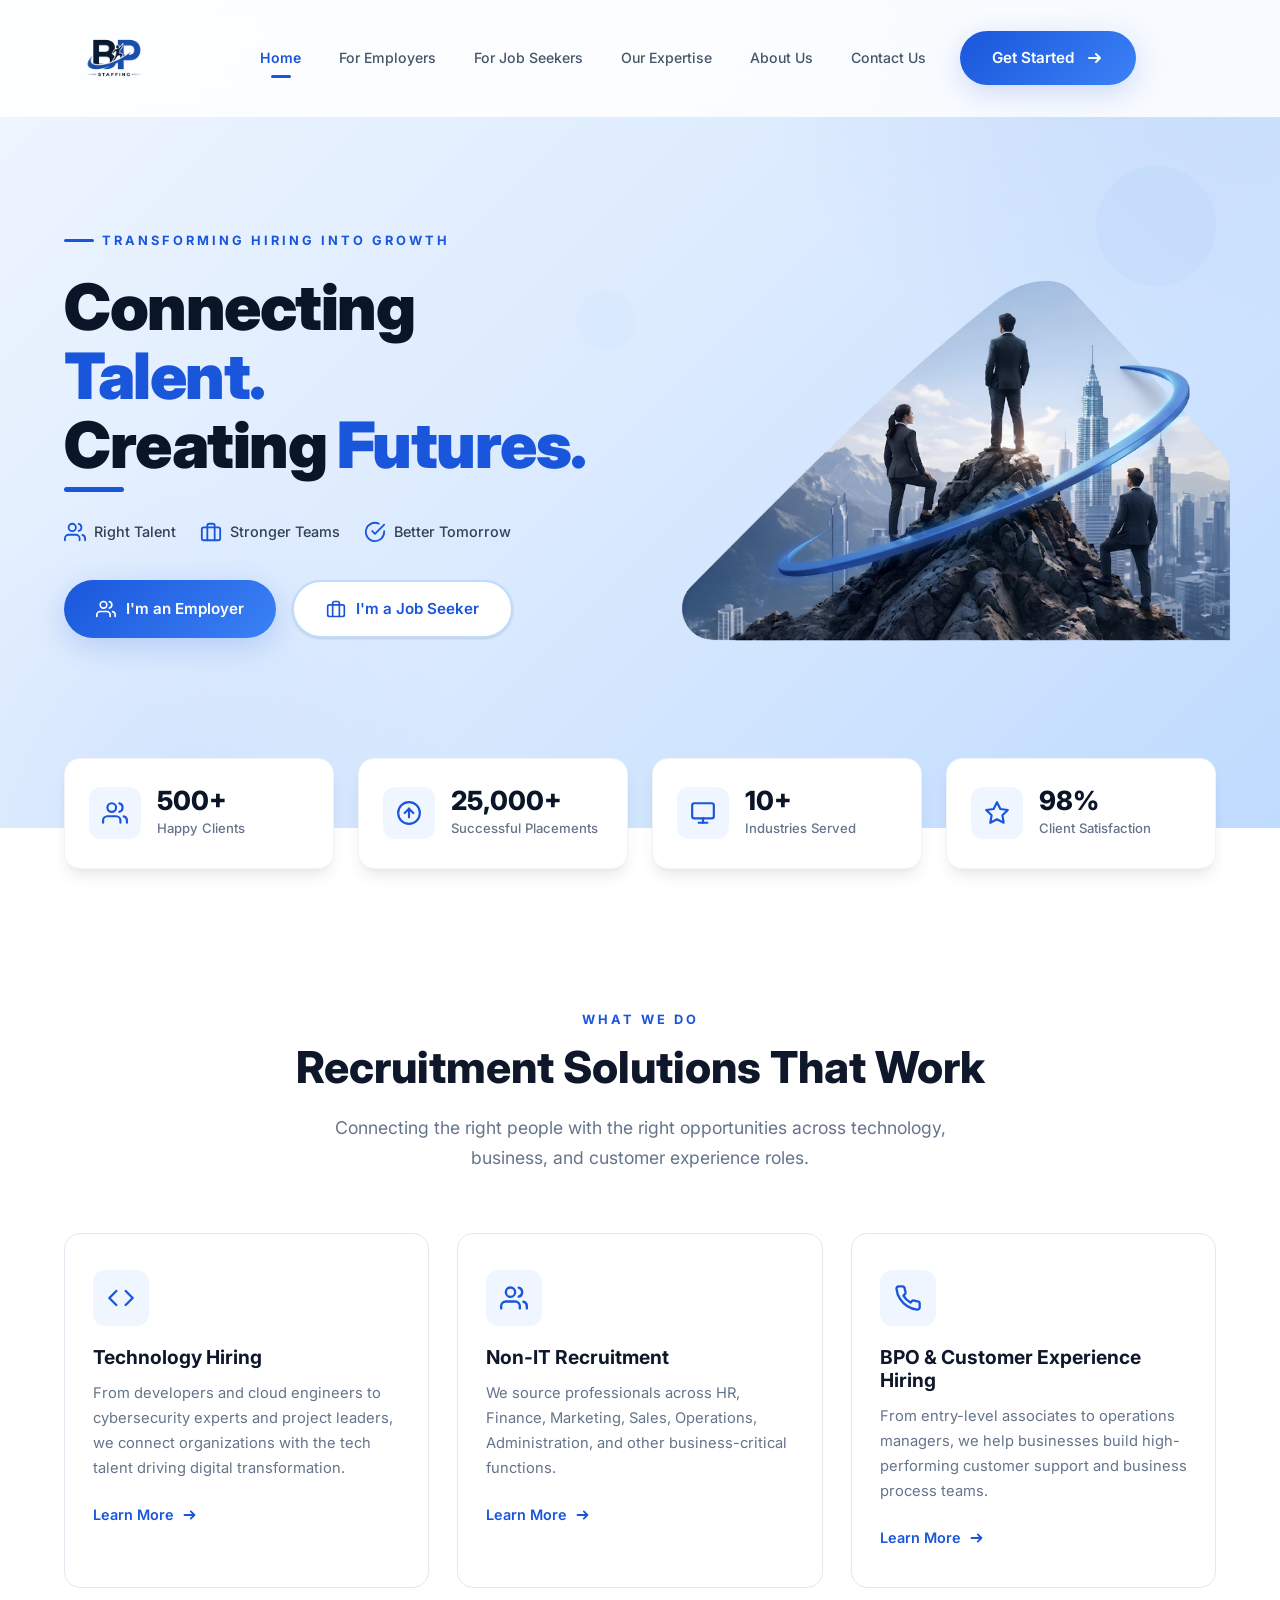
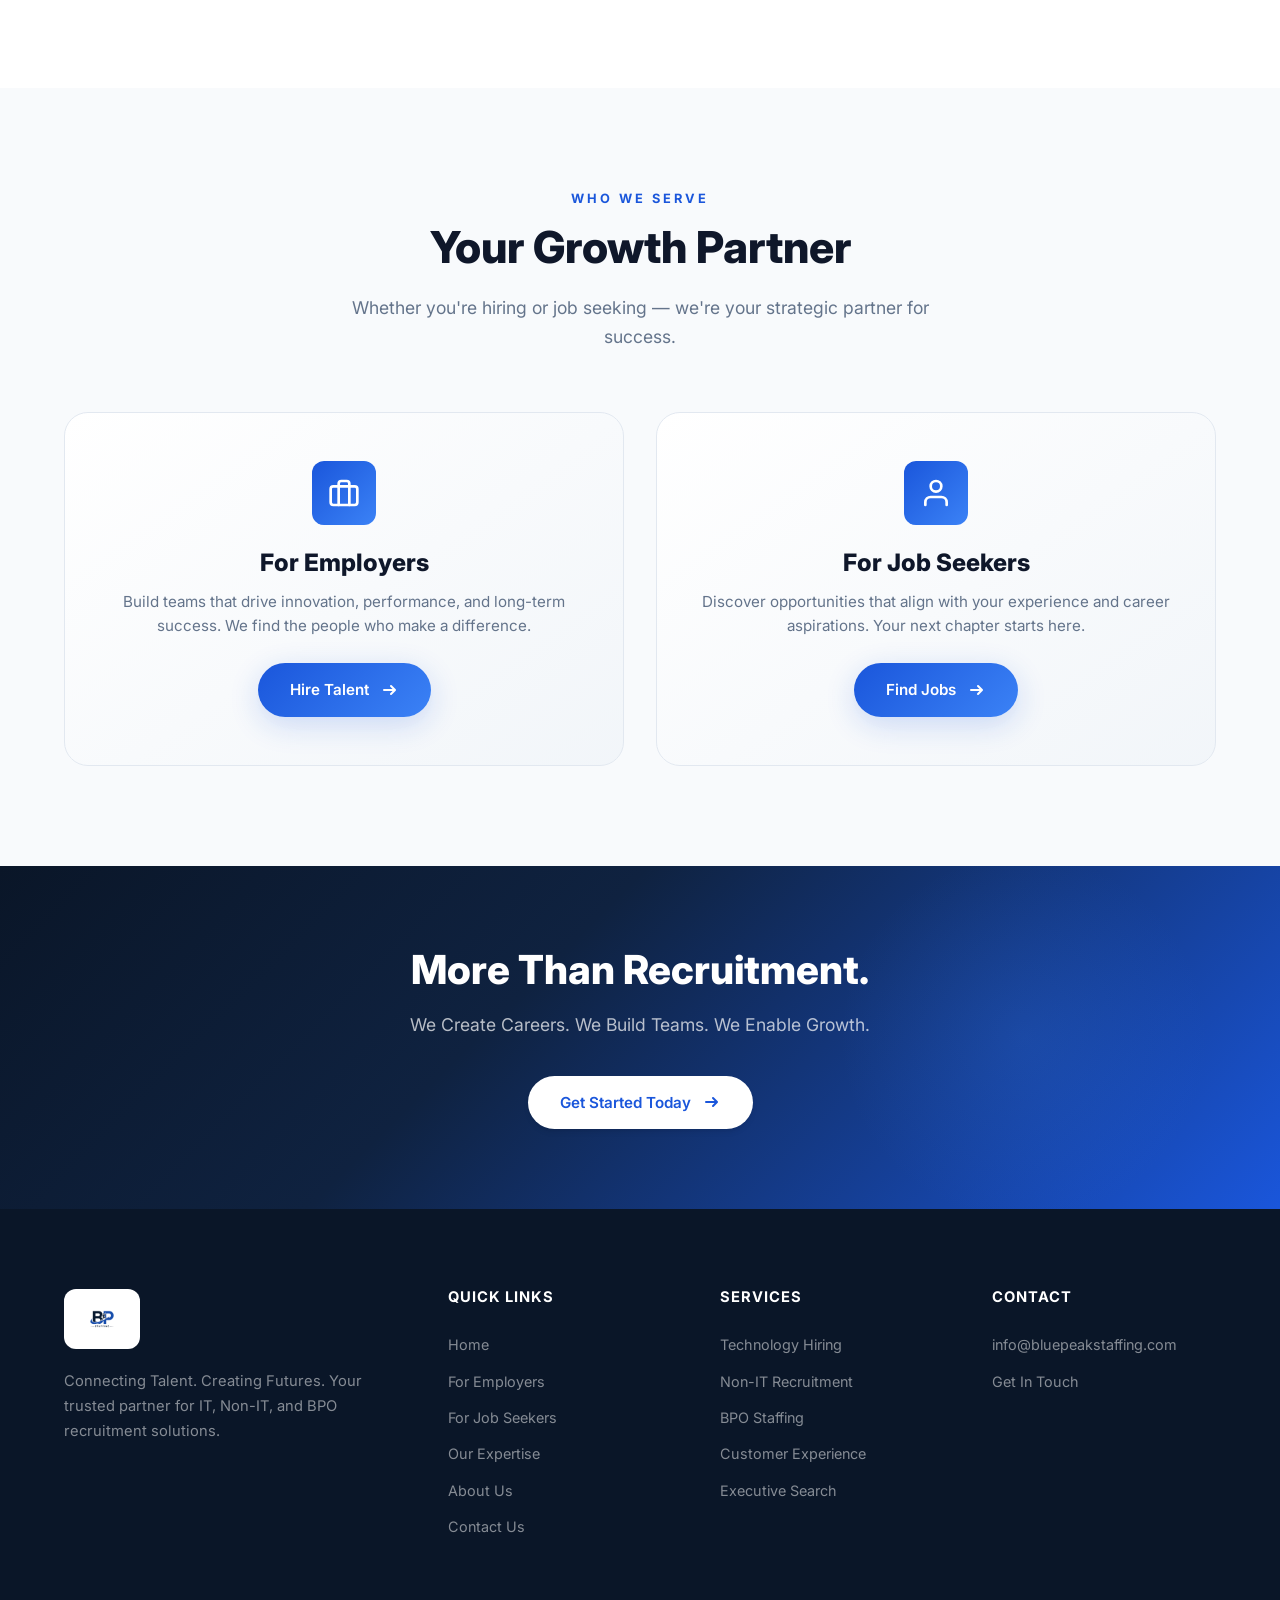
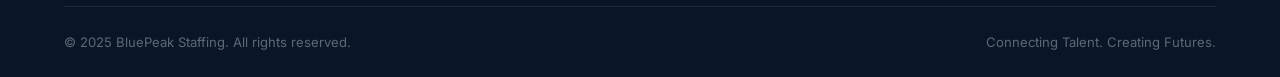
==== index.html @ a2c8d1e4 "Add all BluePeak website files - hero image alignment fix" ====
<!DOCTYPE html>
<html lang="en">

<head>
  <meta charset="UTF-8">
  <meta name="viewport" content="width=device-width, initial-scale=1.0, viewport-fit=cover">
  <meta name="description"
    content="BluePeak Staffing — Transforming Hiring Into Growth. Connecting exceptional talent with ambitious companies across IT, Non-IT, and BPO recruitment.">
  <title>BluePeak Staffing — Connecting Talent. Creating Futures.</title>
  <link rel="stylesheet" href="styles.css">
  <link rel="icon" type="image/svg+xml"
    href="data:image/svg+xml,%3Csvg xmlns='http://www.w3.org/2000/svg' viewBox='0 0 32 32'%3E%3Cpolygon points='16,2 28,28 4,28' fill='%231a56db'/%3E%3Cpolygon points='16,2 22,16 10,16' fill='%2360a5fa'/%3E%3C/svg%3E">
</head>

<body>

  <!-- Header -->
  <header class="header" id="header">
    <div class="header-inner">
      <a href="index.html" class="logo" aria-label="BluePeak Staffing Home">
        <img src="images/logo-compact.png" alt="BluePeak Staffing" class="logo-img">
      </a>

      <nav class="nav" id="nav">
        <a href="index.html" class="nav-link active">Home</a>
        <a href="employers.html" class="nav-link">For Employers</a>
        <a href="jobseekers.html" class="nav-link">For Job Seekers</a>
        <a href="expertise.html" class="nav-link">Our Expertise</a>
        <a href="about.html" class="nav-link">About Us</a>
        <a href="contact.html" class="nav-link">Contact Us</a>
        <div class="nav-cta">
          <a href="contact.html" class="btn btn-primary">
            Get Started
            <svg class="btn-icon" viewBox="0 0 20 20" fill="none" stroke="currentColor" stroke-width="2"
              stroke-linecap="round" stroke-linejoin="round">
              <path d="M5 10h10M12 6l4 4-4 4" />
            </svg>
          </a>
        </div>
      </nav>
      <div class="nav-overlay" id="navOverlay"></div>

      <button class="hamburger" id="hamburger" aria-label="Toggle navigation">
        <span></span>
        <span></span>
        <span></span>
      </button>
    </div>
  </header>


  <!-- Hero Section -->
  <section class="hero" id="hero">
    <div class="hero-float hero-float-1"></div>
    <div class="hero-float hero-float-2"></div>
    <div class="hero-float hero-float-3"></div>

    <div class="container">
      <div class="hero-inner">
        <div class="hero-content">
          <span class="hero-label">Transforming Hiring Into Growth</span>
          <h1 class="hero-title">
            Connecting <span class="highlight">Talent.</span><br>
            Creating <span class="highlight">Futures.</span>
            <span class="underline-accent"></span>
          </h1>

          <div class="hero-badges">
            <div class="hero-badge">
              <svg viewBox="0 0 24 24" fill="none" stroke="currentColor" stroke-width="2" stroke-linecap="round"
                stroke-linejoin="round">
                <path d="M17 21v-2a4 4 0 0 0-4-4H5a4 4 0 0 0-4 4v2" />
                <circle cx="9" cy="7" r="4" />
                <path d="M23 21v-2a4 4 0 0 0-3-3.87" />
                <path d="M16 3.13a4 4 0 0 1 0 7.75" />
              </svg>
              Right Talent
            </div>
            <div class="hero-badge">
              <svg viewBox="0 0 24 24" fill="none" stroke="currentColor" stroke-width="2" stroke-linecap="round"
                stroke-linejoin="round">
                <rect x="2" y="7" width="20" height="14" rx="2" ry="2" />
                <path d="M16 21V5a2 2 0 0 0-2-2h-4a2 2 0 0 0-2 2v16" />
              </svg>
              Stronger Teams
            </div>
            <div class="hero-badge">
              <svg viewBox="0 0 24 24" fill="none" stroke="currentColor" stroke-width="2" stroke-linecap="round"
                stroke-linejoin="round">
                <path d="M22 11.08V12a10 10 0 1 1-5.93-9.14" />
                <polyline points="22 4 12 14.01 9 11.01" />
              </svg>
              Better Tomorrow
            </div>
          </div>

          <div class="btn-group">
            <a href="employers.html" class="btn btn-primary">
              <svg width="20" height="20" viewBox="0 0 24 24" fill="none" stroke="currentColor" stroke-width="2"
                stroke-linecap="round" stroke-linejoin="round">
                <path d="M17 21v-2a4 4 0 0 0-4-4H5a4 4 0 0 0-4 4v2" />
                <circle cx="9" cy="7" r="4" />
                <path d="M23 21v-2a4 4 0 0 0-3-3.87" />
                <path d="M16 3.13a4 4 0 0 1 0 7.75" />
              </svg>
              I'm an Employer
            </a>
            <a href="jobseekers.html" class="btn btn-outline">
              <svg width="20" height="20" viewBox="0 0 24 24" fill="none" stroke="currentColor" stroke-width="2"
                stroke-linecap="round" stroke-linejoin="round">
                <rect x="2" y="7" width="20" height="14" rx="2" ry="2" />
                <path d="M16 21V5a2 2 0 0 0-2-2h-4a2 2 0 0 0-2 2v16" />
              </svg>
              I'm a Job Seeker
            </a>
          </div>
        </div>

        <div class="hero-image animate-scale">
          <div class="hero-image-glow"></div>
          <img src="images/hero-main.png" alt="BluePeak Staffing — Professionals climbing towards success" width="600"
            height="450">
        </div>
      </div>
    </div>
  </section>


  <!-- Stats Bar -->
  <section class="stats-bar">
    <div class="container">
      <div class="stats-grid">
        <div class="stat-card animate-on-scroll">
          <div class="stat-icon">
            <svg viewBox="0 0 24 24" fill="none" stroke="currentColor" stroke-width="2" stroke-linecap="round"
              stroke-linejoin="round">
              <path d="M17 21v-2a4 4 0 0 0-4-4H5a4 4 0 0 0-4 4v2" />
              <circle cx="9" cy="7" r="4" />
              <path d="M23 21v-2a4 4 0 0 0-3-3.87" />
              <path d="M16 3.13a4 4 0 0 1 0 7.75" />
            </svg>
          </div>
          <div>
            <div class="stat-number" data-counter="500" data-suffix="+">0</div>
            <div class="stat-label">Happy Clients</div>
          </div>
        </div>
        <div class="stat-card animate-on-scroll delay-1">
          <div class="stat-icon">
            <svg viewBox="0 0 24 24" fill="none" stroke="currentColor" stroke-width="2" stroke-linecap="round"
              stroke-linejoin="round">
              <circle cx="12" cy="12" r="10" />
              <path d="M16 12l-4-4-4 4" />
              <path d="M12 16V8" />
            </svg>
          </div>
          <div>
            <div class="stat-number" data-counter="25000" data-suffix="+">0</div>
            <div class="stat-label">Successful Placements</div>
          </div>
        </div>
        <div class="stat-card animate-on-scroll delay-2">
          <div class="stat-icon">
            <svg viewBox="0 0 24 24" fill="none" stroke="currentColor" stroke-width="2" stroke-linecap="round"
              stroke-linejoin="round">
              <rect x="2" y="3" width="20" height="14" rx="2" ry="2" />
              <line x1="8" y1="21" x2="16" y2="21" />
              <line x1="12" y1="17" x2="12" y2="21" />
            </svg>
          </div>
          <div>
            <div class="stat-number" data-counter="10" data-suffix="+">0</div>
            <div class="stat-label">Industries Served</div>
          </div>
        </div>
        <div class="stat-card animate-on-scroll delay-3">
          <div class="stat-icon">
            <svg viewBox="0 0 24 24" fill="none" stroke="currentColor" stroke-width="2" stroke-linecap="round"
              stroke-linejoin="round">
              <polygon
                points="12 2 15.09 8.26 22 9.27 17 14.14 18.18 21.02 12 17.77 5.82 21.02 7 14.14 2 9.27 8.91 8.26 12 2" />
            </svg>
          </div>
          <div>
            <div class="stat-number" data-counter="98" data-suffix="%">0</div>
            <div class="stat-label">Client Satisfaction</div>
          </div>
        </div>
      </div>
    </div>
  </section>


  <!-- Services Section -->
  <section class="section" id="services">
    <div class="container">
      <div class="section-header animate-on-scroll">
        <span class="section-label">What We Do</span>
        <h2 class="section-title">Recruitment Solutions That Work</h2>
        <p class="section-subtitle">Connecting the right people with the right opportunities across technology,
          business, and customer experience roles.</p>
      </div>

      <div class="services-grid">
        <div class="service-card animate-on-scroll">
          <div class="service-icon">
            <svg viewBox="0 0 24 24" fill="none" stroke="currentColor" stroke-width="2" stroke-linecap="round"
              stroke-linejoin="round">
              <polyline points="16 18 22 12 16 6" />
              <polyline points="8 6 2 12 8 18" />
            </svg>
          </div>
          <h3>Technology Hiring</h3>
          <p>From developers and cloud engineers to cybersecurity experts and project leaders, we connect organizations
            with the tech talent driving digital transformation.</p>
          <a href="expertise.html" class="service-link">
            Learn More
            <svg viewBox="0 0 20 20" fill="none" stroke="currentColor" stroke-width="2" stroke-linecap="round"
              stroke-linejoin="round">
              <path d="M5 10h10M12 6l4 4-4 4" />
            </svg>
          </a>
        </div>

        <div class="service-card animate-on-scroll delay-1">
          <div class="service-icon">
            <svg viewBox="0 0 24 24" fill="none" stroke="currentColor" stroke-width="2" stroke-linecap="round"
              stroke-linejoin="round">
              <path d="M17 21v-2a4 4 0 0 0-4-4H5a4 4 0 0 0-4 4v2" />
              <circle cx="9" cy="7" r="4" />
              <path d="M23 21v-2a4 4 0 0 0-3-3.87" />
              <path d="M16 3.13a4 4 0 0 1 0 7.75" />
            </svg>
          </div>
          <h3>Non-IT Recruitment</h3>
          <p>We source professionals across HR, Finance, Marketing, Sales, Operations, Administration, and other
            business-critical functions.</p>
          <a href="expertise.html" class="service-link">
            Learn More
            <svg viewBox="0 0 20 20" fill="none" stroke="currentColor" stroke-width="2" stroke-linecap="round"
              stroke-linejoin="round">
              <path d="M5 10h10M12 6l4 4-4 4" />
            </svg>
          </a>
        </div>

        <div class="service-card animate-on-scroll delay-2">
          <div class="service-icon">
            <svg viewBox="0 0 24 24" fill="none" stroke="currentColor" stroke-width="2" stroke-linecap="round"
              stroke-linejoin="round">
              <path
                d="M22 16.92v3a2 2 0 0 1-2.18 2 19.79 19.79 0 0 1-8.63-3.07 19.5 19.5 0 0 1-6-6 19.79 19.79 0 0 1-3.07-8.67A2 2 0 0 1 4.11 2h3a2 2 0 0 1 2 1.72 12.84 12.84 0 0 0 .7 2.81 2 2 0 0 1-.45 2.11L8.09 9.91a16 16 0 0 0 6 6l1.27-1.27a2 2 0 0 1 2.11-.45 12.84 12.84 0 0 0 2.81.7A2 2 0 0 1 22 16.92z" />
            </svg>
          </div>
          <h3>BPO & Customer Experience Hiring</h3>
          <p>From entry-level associates to operations managers, we help businesses build high-performing customer
            support and business process teams.</p>
          <a href="expertise.html" class="service-link">
            Learn More
            <svg viewBox="0 0 20 20" fill="none" stroke="currentColor" stroke-width="2" stroke-linecap="round"
              stroke-linejoin="round">
              <path d="M5 10h10M12 6l4 4-4 4" />
            </svg>
          </a>
        </div>
      </div>
    </div>
  </section>


  <!-- Dual CTA Section -->
  <section class="section" style="background: var(--gray-50);">
    <div class="container">
      <div class="section-header animate-on-scroll">
        <span class="section-label">Who We Serve</span>
        <h2 class="section-title">Your Growth Partner</h2>
        <p class="section-subtitle">Whether you're hiring or job seeking — we're your strategic partner for success.</p>
      </div>

      <div class="cta-dual">
        <div class="cta-dual-card animate-on-scroll">
          <div
            style="width:64px;height:64px;border-radius:var(--radius-md);background:var(--gradient-blue);display:flex;align-items:center;justify-content:center;margin:0 auto 24px;">
            <svg width="32" height="32" viewBox="0 0 24 24" fill="none" stroke="white" stroke-width="2"
              stroke-linecap="round" stroke-linejoin="round">
              <rect x="2" y="7" width="20" height="14" rx="2" ry="2" />
              <path d="M16 21V5a2 2 0 0 0-2-2h-4a2 2 0 0 0-2 2v16" />
            </svg>
          </div>
          <h3>For Employers</h3>
          <p>Build teams that drive innovation, performance, and long-term success. We find the people who make a
            difference.</p>
          <a href="employers.html" class="btn btn-primary">
            Hire Talent
            <svg class="btn-icon" viewBox="0 0 20 20" fill="none" stroke="currentColor" stroke-width="2"
              stroke-linecap="round" stroke-linejoin="round">
              <path d="M5 10h10M12 6l4 4-4 4" />
            </svg>
          </a>
        </div>

        <div class="cta-dual-card animate-on-scroll delay-1">
          <div
            style="width:64px;height:64px;border-radius:var(--radius-md);background:var(--gradient-blue);display:flex;align-items:center;justify-content:center;margin:0 auto 24px;">
            <svg width="32" height="32" viewBox="0 0 24 24" fill="none" stroke="white" stroke-width="2"
              stroke-linecap="round" stroke-linejoin="round">
              <path d="M20 21v-2a4 4 0 0 0-4-4H8a4 4 0 0 0-4 4v2" />
              <circle cx="12" cy="7" r="4" />
            </svg>
          </div>
          <h3>For Job Seekers</h3>
          <p>Discover opportunities that align with your experience and career aspirations. Your next chapter starts
            here.</p>
          <a href="jobseekers.html" class="btn btn-primary">
            Find Jobs
            <svg class="btn-icon" viewBox="0 0 20 20" fill="none" stroke="currentColor" stroke-width="2"
              stroke-linecap="round" stroke-linejoin="round">
              <path d="M5 10h10M12 6l4 4-4 4" />
            </svg>
          </a>
        </div>
      </div>
    </div>
  </section>


  <!-- Tagline CTA -->
  <section class="cta-section">
    <div class="container">
      <div class="cta-content animate-on-scroll">
        <h2 class="cta-title">More Than Recruitment.</h2>
        <p class="cta-text">We Create Careers. We Build Teams. We Enable Growth.</p>
        <div class="btn-group" style="justify-content: center;">
          <a href="contact.html" class="btn btn-white">
            Get Started Today
            <svg class="btn-icon" viewBox="0 0 20 20" fill="none" stroke="currentColor" stroke-width="2"
              stroke-linecap="round" stroke-linejoin="round">
              <path d="M5 10h10M12 6l4 4-4 4" />
            </svg>
          </a>
        </div>
      </div>
    </div>
  </section>


  <!-- Footer -->
  <footer class="footer" id="footer">
    <div class="container">
      <div class="footer-grid">
        <div class="footer-brand">
          <a href="index.html" class="logo">
            <img src="images/logo-compact.png" alt="BluePeak Staffing" class="logo-img">
          </a>
          <p>Connecting Talent. Creating Futures. Your trusted partner for IT, Non-IT, and BPO recruitment solutions.
          </p>
        </div>

        <div class="footer-col">
          <h4>Quick Links</h4>
          <a href="index.html">Home</a>
          <a href="employers.html">For Employers</a>
          <a href="jobseekers.html">For Job Seekers</a>
          <a href="expertise.html">Our Expertise</a>
          <a href="about.html">About Us</a>
          <a href="contact.html">Contact Us</a>
        </div>

        <div class="footer-col">
          <h4>Services</h4>
          <a href="expertise.html">Technology Hiring</a>
          <a href="expertise.html">Non-IT Recruitment</a>
          <a href="expertise.html">BPO Staffing</a>
          <a href="expertise.html">Customer Experience</a>
          <a href="expertise.html">Executive Search</a>
        </div>

        <div class="footer-col">
          <h4>Contact</h4>
          <a href="mailto:info@bluepeakstaffing.com">info@bluepeakstaffing.com</a>
          <a href="contact.html">Get In Touch</a>
        </div>
      </div>

      <div class="footer-bottom">
        <p>&copy; 2025 BluePeak Staffing. All rights reserved.</p>
        <p>Connecting Talent. Creating Futures.</p>
      </div>
    </div>
  </footer>

  <script src="script.js"></script>
</body>

</html>
---- styles.css ----
/* ============================================
   BluePeak Staffing — Global Design System
   Premium Blue/White Corporate Theme
   ============================================ */

@import url('https://fonts.googleapis.com/css2?family=Inter:wght@300;400;500;600;700;800;900&display=swap');

/* ---- CSS Custom Properties ---- */
:root {
  /* Brand Colors */
  --navy: #0a1628;
  --navy-light: #0f2240;
  --blue-900: #1e3a5f;
  --blue-primary: #1a56db;
  --blue-600: #2563eb;
  --blue-bright: #3b82f6;
  --blue-light: #60a5fa;
  --blue-300: #93c5fd;
  --blue-pale: #dbeafe;
  --blue-50: #eff6ff;

  /* Neutrals */
  --white: #ffffff;
  --gray-50: #f8fafc;
  --gray-100: #f1f5f9;
  --gray-200: #e2e8f0;
  --gray-300: #cbd5e1;
  --gray-400: #94a3b8;
  --gray-500: #64748b;
  --gray-600: #475569;
  --gray-700: #334155;
  --gray-800: #1e293b;
  --gray-900: #0f172a;

  /* Gradients */
  --gradient-hero: linear-gradient(135deg, #0a1628 0%, #0f2240 40%, #1a56db 100%);
  --gradient-hero-light: linear-gradient(135deg, #eff6ff 0%, #dbeafe 50%, #bfdbfe 100%);
  --gradient-blue: linear-gradient(135deg, #1a56db 0%, #3b82f6 100%);
  --gradient-blue-soft: linear-gradient(135deg, #3b82f6 0%, #60a5fa 100%);
  --gradient-card: linear-gradient(145deg, rgba(255,255,255,0.95) 0%, rgba(241,245,249,0.95) 100%);
  --gradient-glass: linear-gradient(145deg, rgba(255,255,255,0.7) 0%, rgba(255,255,255,0.3) 100%);

  /* Typography */
  --font-primary: 'Inter', -apple-system, BlinkMacSystemFont, 'Segoe UI', sans-serif;

  /* Spacing */
  --section-py: 100px;
  --container-max: 1200px;
  --container-px: 24px;

  /* Shadows */
  --shadow-xs: 0 1px 2px rgba(0,0,0,0.05);
  --shadow-sm: 0 1px 3px rgba(0,0,0,0.08), 0 1px 2px rgba(0,0,0,0.06);
  --shadow-md: 0 4px 6px -1px rgba(0,0,0,0.08), 0 2px 4px -2px rgba(0,0,0,0.06);
  --shadow-lg: 0 10px 15px -3px rgba(0,0,0,0.08), 0 4px 6px -4px rgba(0,0,0,0.06);
  --shadow-xl: 0 20px 25px -5px rgba(0,0,0,0.08), 0 8px 10px -6px rgba(0,0,0,0.06);
  --shadow-2xl: 0 25px 50px -12px rgba(0,0,0,0.15);
  --shadow-blue: 0 8px 30px rgba(26,86,219,0.2);
  --shadow-blue-lg: 0 15px 40px rgba(26,86,219,0.3);

  /* Borders */
  --radius-sm: 8px;
  --radius-md: 12px;
  --radius-lg: 16px;
  --radius-xl: 24px;
  --radius-2xl: 32px;
  --radius-full: 9999px;

  /* Transitions */
  --ease-out: cubic-bezier(0.16, 1, 0.3, 1);
  --ease-in-out: cubic-bezier(0.65, 0, 0.35, 1);
  --transition-fast: 0.2s var(--ease-out);
  --transition-base: 0.3s var(--ease-out);
  --transition-slow: 0.5s var(--ease-out);
  --transition-slower: 0.7s var(--ease-out);
}


/* ---- Reset & Base ---- */
*, *::before, *::after {
  margin: 0;
  padding: 0;
  box-sizing: border-box;
}

html {
  scroll-behavior: smooth;
  font-size: 16px;
  margin: 0;
  padding: 0;
  width: 100%;
}

body {
  font-family: var(--font-primary);
  color: var(--gray-800);
  background: var(--white);
  line-height: 1.7;
  overflow-x: hidden;
  -webkit-font-smoothing: antialiased;
  -moz-osx-font-smoothing: grayscale;
  margin: 0;
  padding: 0;
  width: 100%;
}

a {
  text-decoration: none;
  color: inherit;
  transition: color var(--transition-fast);
}

ul, ol { list-style: none; }

img {
  max-width: 100%;
  height: auto;
  display: block;
}

h1, h2, h3, h4, h5, h6 {
  line-height: 1.2;
  font-weight: 700;
  color: var(--gray-900);
}

p { color: var(--gray-600); }


/* ---- Utilities ---- */
.container {
  max-width: var(--container-max);
  margin: 0 auto;
  padding: 0 var(--container-px);
}

.section {
  padding: var(--section-py) 0;
}

.section-label {
  font-size: 0.8rem;
  font-weight: 700;
  letter-spacing: 3px;
  text-transform: uppercase;
  color: var(--blue-primary);
  margin-bottom: 12px;
  display: block;
}

.section-title {
  font-size: clamp(2rem, 4vw, 2.75rem);
  font-weight: 800;
  color: var(--gray-900);
  margin-bottom: 20px;
  line-height: 1.15;
}

.section-subtitle {
  font-size: 1.1rem;
  color: var(--gray-500);
  max-width: 640px;
  line-height: 1.7;
}

.section-header {
  text-align: center;
  margin-bottom: 60px;
}

.section-header .section-subtitle {
  margin: 0 auto;
}

.text-gradient {
  background: var(--gradient-blue);
  -webkit-background-clip: text;
  -webkit-text-fill-color: transparent;
  background-clip: text;
}

.highlight { color: var(--blue-primary); }


/* ---- Buttons ---- */
.btn {
  display: inline-flex;
  align-items: center;
  gap: 10px;
  padding: 14px 32px;
  font-family: var(--font-primary);
  font-size: 0.95rem;
  font-weight: 600;
  border-radius: var(--radius-full);
  border: none;
  cursor: pointer;
  transition: all var(--transition-base);
  position: relative;
  overflow: hidden;
  white-space: nowrap;
}

.btn::after {
  content: '';
  position: absolute;
  inset: 0;
  background: rgba(255,255,255,0.15);
  transform: translateX(-100%);
  transition: transform var(--transition-base);
}

.btn:hover::after {
  transform: translateX(0);
}

.btn-primary {
  background: var(--gradient-blue);
  color: var(--white);
  box-shadow: var(--shadow-blue);
}

.btn-primary:hover {
  box-shadow: var(--shadow-blue-lg);
  transform: translateY(-2px);
}

.btn-outline {
  background: var(--white);
  color: var(--blue-primary);
  border: 2px solid var(--blue-200, #bfdbfe);
  box-shadow: var(--shadow-sm);
}

.btn-outline:hover {
  border-color: var(--blue-primary);
  background: var(--blue-50);
  transform: translateY(-2px);
  box-shadow: var(--shadow-md);
}

.btn-outline-white {
  background: transparent;
  color: var(--white);
  border: 2px solid rgba(255, 255, 255, 0.3);
}

.btn-outline-white:hover {
  background: rgba(255, 255, 255, 0.1);
  border-color: var(--white);
  transform: translateY(-2px);
}

.btn-white {
  background: var(--white);
  color: var(--blue-primary);
  box-shadow: var(--shadow-md);
}

.btn-white:hover {
  transform: translateY(-2px);
  box-shadow: var(--shadow-lg);
}

.btn-dark {
  background: var(--navy);
  color: var(--white);
}

.btn-dark:hover {
  background: var(--navy-light);
  transform: translateY(-2px);
  box-shadow: var(--shadow-xl);
}

.btn-icon {
  width: 20px;
  height: 20px;
  transition: transform var(--transition-fast);
}

.btn:hover .btn-icon {
  transform: translateX(4px);
}

.btn-group {
  display: flex;
  gap: 16px;
  flex-wrap: wrap;
}


/* ---- Header & Navigation ---- */
.header {
  position: fixed;
  top: 0;
  left: 0;
  right: 0;
  z-index: 1000;
  padding: 8px 0;
  transition: all var(--transition-base);
  background: rgba(255, 255, 255, 0.85);
  backdrop-filter: blur(20px);
  -webkit-backdrop-filter: blur(20px);
  border-bottom: 1px solid transparent;
}

.header.scrolled {
  padding: 4px 0;
  background: rgba(255, 255, 255, 0.95);
  border-bottom: 1px solid var(--gray-200);
  box-shadow: var(--shadow-md);
}

.header-inner {
  display: flex;
  align-items: center;
  justify-content: space-between;
  max-width: var(--container-max);
  margin: 0 auto;
  padding: 0 var(--container-px);
}

/* Logo */
.logo {
  display: flex;
  align-items: center;
  z-index: 1001;
}

.logo-img {
  height: 100px;
  width: auto;
  object-fit: contain;
  transition: height var(--transition-base);
}

.header.scrolled .logo-img {
  height: 64px;
}

/* Footer logo — on white pill for dark background */
.footer .logo-img {
  height: 60px;
  background: var(--white);
  padding: 8px 16px;
  border-radius: var(--radius-md);
  mix-blend-mode: normal;
}

/* Navigation */
.nav {
  display: flex;
  align-items: center;
  gap: 6px;
}

.nav-link {
  padding: 8px 16px;
  font-size: 0.88rem;
  font-weight: 500;
  color: var(--gray-600);
  border-radius: var(--radius-sm);
  transition: all var(--transition-fast);
  position: relative;
}

.nav-link:hover {
  color: var(--blue-primary);
  background: var(--blue-50);
}

.nav-link.active {
  color: var(--blue-primary);
  font-weight: 600;
}

.nav-link.active::after {
  content: '';
  position: absolute;
  bottom: 0;
  left: 50%;
  transform: translateX(-50%);
  width: 20px;
  height: 3px;
  background: var(--blue-primary);
  border-radius: var(--radius-full);
}

.nav-cta {
  margin-left: 12px;
}

/* Hamburger */
.hamburger {
  display: none;
  flex-direction: column;
  gap: 5px;
  background: none;
  border: none;
  cursor: pointer;
  padding: 8px;
  z-index: 1001;
}

.hamburger span {
  width: 24px;
  height: 2.5px;
  background: var(--gray-800);
  border-radius: var(--radius-full);
  transition: all var(--transition-base);
  transform-origin: center;
}

.hamburger.active span:nth-child(1) {
  transform: rotate(45deg) translate(5px, 5px);
}

.hamburger.active span:nth-child(2) {
  opacity: 0;
  transform: scaleX(0);
}

.hamburger.active span:nth-child(3) {
  transform: rotate(-45deg) translate(5px, -5px);
}


.hero {
  position: relative;
  min-height: 92vh;
  display: flex;
  align-items: stretch;
  padding-top: 100px;
  padding-bottom: 0;
  overflow: hidden;
  background: var(--gradient-hero-light);
}

.hero::before {
  content: '';
  position: absolute;
  top: -50%;
  right: -20%;
  width: 800px;
  height: 800px;
  background: radial-gradient(circle, rgba(26,86,219,0.08) 0%, transparent 70%);
  border-radius: 50%;
  pointer-events: none;
}

.hero::after {
  content: '';
  position: absolute;
  bottom: -30%;
  left: -10%;
  width: 600px;
  height: 600px;
  background: radial-gradient(circle, rgba(59,130,246,0.06) 0%, transparent 70%);
  border-radius: 50%;
  pointer-events: none;
}

.hero-inner {
  display: grid;
  grid-template-columns: 1fr 1.1fr;
  gap: 40px;
  align-items: end;
  position: relative;
  z-index: 1;
  height: 100%;
}

.hero-content {
  align-self: center;
  padding-bottom: 60px;
}

.hero-label {
  font-size: 0.8rem;
  font-weight: 700;
  letter-spacing: 3px;
  text-transform: uppercase;
  color: var(--blue-primary);
  margin-bottom: 20px;
  display: flex;
  align-items: center;
  gap: 8px;
}

.hero-label::before {
  content: '';
  width: 30px;
  height: 3px;
  background: var(--blue-primary);
  border-radius: var(--radius-full);
}

.hero-title {
  font-size: clamp(2.8rem, 5.5vw, 4rem);
  font-weight: 900;
  color: var(--navy);
  line-height: 1.08;
  margin-bottom: 28px;
  letter-spacing: -1.5px;
}

.hero-title .highlight {
  color: var(--blue-primary);
  position: relative;
}

.hero-title .underline-accent {
  display: block;
  width: 60px;
  height: 5px;
  background: var(--blue-primary);
  border-radius: var(--radius-full);
  margin-top: 8px;
}

.hero-badges {
  display: flex;
  gap: 24px;
  margin-bottom: 36px;
  flex-wrap: wrap;
}

.hero-badge {
  display: flex;
  align-items: center;
  gap: 8px;
  font-size: 0.9rem;
  font-weight: 500;
  color: var(--gray-700);
}

.hero-badge svg {
  width: 22px;
  height: 22px;
  color: var(--blue-primary);
  flex-shrink: 0;
}

.hero-image {
  position: relative;
  z-index: 1;
  min-width: 0;
  align-self: end;
  margin-right: calc(-1 * var(--container-px));
  margin-bottom: 0;
}

.hero-image img {
  width: calc(100% + max(0px, (100vw - var(--container-max)) / 2) + var(--container-px));
  max-width: none;
  height: auto;
  display: block;
  object-fit: contain;
}

.hero-image-glow {
  display: none;
}

/* Decorative floating elements */
.hero-float {
  position: absolute;
  border-radius: 50%;
  opacity: 0.5;
  animation: float 6s ease-in-out infinite;
}

.hero-float-1 {
  width: 120px;
  height: 120px;
  background: rgba(26,86,219,0.06);
  top: 20%;
  right: 5%;
  animation-delay: 0s;
}

.hero-float-2 {
  width: 80px;
  height: 80px;
  background: rgba(59,130,246,0.08);
  bottom: 25%;
  right: 15%;
  animation-delay: 2s;
}

.hero-float-3 {
  width: 60px;
  height: 60px;
  background: rgba(96,165,250,0.06);
  top: 35%;
  left: 45%;
  animation-delay: 4s;
}

@keyframes float {
  0%, 100% { transform: translateY(0); }
  50% { transform: translateY(-20px); }
}


/* ---- Page Hero (Inner Pages) ---- */
.page-hero {
  position: relative;
  padding: 160px 0 100px;
  background: var(--gradient-hero);
  overflow: hidden;
  text-align: center;
}

.page-hero::before {
  content: '';
  position: absolute;
  top: 0;
  right: 0;
  width: 50%;
  height: 100%;
  background: radial-gradient(circle at 70% 30%, rgba(59,130,246,0.2) 0%, transparent 60%);
  pointer-events: none;
}

.page-hero::after {
  content: '';
  position: absolute;
  bottom: 0;
  left: 0;
  right: 0;
  height: 120px;
  background: linear-gradient(to top, var(--white) 0%, transparent 100%);
  pointer-events: none;
}

/* Geometric decorative shapes */
.page-hero-shapes {
  position: absolute;
  inset: 0;
  overflow: hidden;
  pointer-events: none;
}

.page-hero-shapes .shape {
  position: absolute;
  border: 2px solid rgba(255,255,255,0.08);
  border-radius: 50%;
}

.page-hero-shapes .shape-1 {
  width: 300px;
  height: 300px;
  top: -50px;
  right: -50px;
}

.page-hero-shapes .shape-2 {
  width: 200px;
  height: 200px;
  bottom: 20px;
  left: 10%;
}

.page-hero-shapes .shape-3 {
  width: 150px;
  height: 150px;
  top: 30%;
  left: 5%;
  border-radius: var(--radius-xl);
  transform: rotate(45deg);
}

.page-hero-content {
  position: relative;
  z-index: 1;
}

.page-hero-label {
  font-size: 0.8rem;
  font-weight: 700;
  letter-spacing: 3px;
  text-transform: uppercase;
  color: var(--blue-300);
  margin-bottom: 20px;
}

.page-hero-title {
  font-size: clamp(2.4rem, 5vw, 3.5rem);
  font-weight: 900;
  color: var(--white);
  margin-bottom: 20px;
  letter-spacing: -1px;
}

.page-hero-subtitle {
  font-size: 1.15rem;
  color: rgba(255,255,255,0.7);
  max-width: 600px;
  margin: 0 auto;
  line-height: 1.7;
}


/* ---- Stats Bar ---- */
.stats-bar {
  position: relative;
  z-index: 10;
  margin-top: -70px;
  padding: 0 0 40px;
}

.stats-grid {
  display: grid;
  grid-template-columns: repeat(4, 1fr);
  gap: 24px;
}

.stat-card {
  background: var(--white);
  border-radius: var(--radius-lg);
  padding: 28px 24px;
  display: flex;
  align-items: center;
  gap: 16px;
  box-shadow: var(--shadow-lg);
  border: 1px solid var(--gray-100);
  transition: all var(--transition-base);
}

.stat-card:hover {
  transform: translateY(-4px);
  box-shadow: var(--shadow-xl);
}

.stat-icon {
  width: 52px;
  height: 52px;
  border-radius: var(--radius-md);
  background: var(--blue-50);
  display: flex;
  align-items: center;
  justify-content: center;
  flex-shrink: 0;
}

.stat-icon svg {
  width: 26px;
  height: 26px;
  color: var(--blue-primary);
}

.stat-number {
  font-size: 1.65rem;
  font-weight: 800;
  color: var(--navy);
  line-height: 1;
  margin-bottom: 4px;
}

.stat-label {
  font-size: 0.82rem;
  color: var(--gray-500);
  font-weight: 500;
}


/* ---- Service Cards ---- */
.services-grid {
  display: grid;
  grid-template-columns: repeat(3, 1fr);
  gap: 28px;
}

.service-card {
  background: var(--white);
  border-radius: var(--radius-lg);
  padding: 36px 28px;
  border: 1px solid var(--gray-200);
  transition: all var(--transition-base);
  position: relative;
  overflow: hidden;
}

.service-card::before {
  content: '';
  position: absolute;
  top: 0;
  left: 0;
  right: 0;
  height: 4px;
  background: var(--gradient-blue);
  transform: scaleX(0);
  transform-origin: left;
  transition: transform var(--transition-base);
}

.service-card:hover {
  border-color: var(--blue-pale);
  box-shadow: var(--shadow-xl);
  transform: translateY(-6px);
}

.service-card:hover::before {
  transform: scaleX(1);
}

.service-icon {
  width: 56px;
  height: 56px;
  border-radius: var(--radius-md);
  background: var(--blue-50);
  display: flex;
  align-items: center;
  justify-content: center;
  margin-bottom: 20px;
  transition: all var(--transition-base);
}

.service-card:hover .service-icon {
  background: var(--gradient-blue);
}

.service-icon svg {
  width: 28px;
  height: 28px;
  color: var(--blue-primary);
  transition: color var(--transition-base);
}

.service-card:hover .service-icon svg {
  color: var(--white);
}

.service-card h3 {
  font-size: 1.2rem;
  font-weight: 700;
  margin-bottom: 12px;
  color: var(--gray-900);
}

.service-card p {
  font-size: 0.92rem;
  color: var(--gray-500);
  line-height: 1.7;
  margin-bottom: 20px;
}

.service-link {
  display: inline-flex;
  align-items: center;
  gap: 6px;
  font-size: 0.9rem;
  font-weight: 600;
  color: var(--blue-primary);
  transition: gap var(--transition-fast);
}

.service-link:hover {
  gap: 12px;
}

.service-link svg {
  width: 18px;
  height: 18px;
}


/* ---- Feature / Benefit Cards ---- */
.features-grid {
  display: grid;
  grid-template-columns: repeat(2, 1fr);
  gap: 24px;
}

.feature-card {
  display: flex;
  gap: 20px;
  padding: 28px;
  background: var(--white);
  border-radius: var(--radius-lg);
  border: 1px solid var(--gray-200);
  transition: all var(--transition-base);
}

.feature-card:hover {
  border-color: var(--blue-pale);
  box-shadow: var(--shadow-lg);
  transform: translateY(-3px);
}

.feature-icon {
  width: 48px;
  height: 48px;
  border-radius: var(--radius-md);
  background: var(--blue-50);
  display: flex;
  align-items: center;
  justify-content: center;
  flex-shrink: 0;
}

.feature-icon svg {
  width: 24px;
  height: 24px;
  color: var(--blue-primary);
}

.feature-card h4 {
  font-size: 1.05rem;
  font-weight: 700;
  margin-bottom: 6px;
  color: var(--gray-900);
}

.feature-card p {
  font-size: 0.9rem;
  color: var(--gray-500);
  line-height: 1.6;
}


/* ---- Benefit List ---- */
.benefit-list {
  display: grid;
  grid-template-columns: repeat(2, 1fr);
  gap: 16px;
}

.benefit-item {
  display: flex;
  align-items: center;
  gap: 14px;
  padding: 16px 20px;
  background: var(--white);
  border-radius: var(--radius-md);
  border: 1px solid var(--gray-200);
  font-size: 0.95rem;
  font-weight: 500;
  color: var(--gray-700);
  transition: all var(--transition-base);
}

.benefit-item:hover {
  border-color: var(--blue-pale);
  background: var(--blue-50);
  transform: translateX(4px);
}

.benefit-check {
  width: 24px;
  height: 24px;
  border-radius: 50%;
  background: var(--blue-50);
  display: flex;
  align-items: center;
  justify-content: center;
  flex-shrink: 0;
}

.benefit-check svg {
  width: 14px;
  height: 14px;
  color: var(--blue-primary);
}


/* ---- Category / Tag Grid ---- */
.category-grid {
  display: grid;
  grid-template-columns: repeat(3, 1fr);
  gap: 20px;
}

.category-card {
  display: flex;
  align-items: center;
  gap: 16px;
  padding: 24px;
  background: var(--white);
  border-radius: var(--radius-lg);
  border: 1px solid var(--gray-200);
  transition: all var(--transition-base);
}

.category-card:hover {
  border-color: var(--blue-primary);
  box-shadow: var(--shadow-blue);
  transform: translateY(-3px);
}

.category-icon {
  width: 44px;
  height: 44px;
  border-radius: var(--radius-sm);
  background: var(--gradient-blue);
  display: flex;
  align-items: center;
  justify-content: center;
  flex-shrink: 0;
}

.category-icon svg {
  width: 22px;
  height: 22px;
  color: var(--white);
}

.category-card h4 {
  font-size: 0.95rem;
  font-weight: 600;
  color: var(--gray-800);
}


/* ---- CTA Sections ---- */
.cta-section {
  background: var(--gradient-hero);
  padding: 80px 0;
  text-align: center;
  position: relative;
  overflow: hidden;
}

.cta-section::before {
  content: '';
  position: absolute;
  top: 0;
  right: 0;
  width: 40%;
  height: 100%;
  background: radial-gradient(circle at center, rgba(59,130,246,0.15) 0%, transparent 60%);
  pointer-events: none;
}

.cta-content {
  position: relative;
  z-index: 1;
}

.cta-title {
  font-size: clamp(1.8rem, 3.5vw, 2.5rem);
  font-weight: 800;
  color: var(--white);
  margin-bottom: 16px;
}

.cta-text {
  font-size: 1.1rem;
  color: rgba(255,255,255,0.7);
  max-width: 550px;
  margin: 0 auto 36px;
}

.cta-dual {
  display: grid;
  grid-template-columns: 1fr 1fr;
  gap: 32px;
}

.cta-dual-card {
  background: var(--gradient-card);
  backdrop-filter: blur(10px);
  border: 1px solid var(--gray-200);
  border-radius: var(--radius-xl);
  padding: 48px 36px;
  text-align: center;
  transition: all var(--transition-base);
}

.cta-dual-card:hover {
  transform: translateY(-6px);
  box-shadow: var(--shadow-xl);
}

.cta-dual-card h3 {
  font-size: 1.5rem;
  font-weight: 800;
  margin-bottom: 12px;
}

.cta-dual-card p {
  font-size: 0.95rem;
  color: var(--gray-500);
  margin-bottom: 24px;
  line-height: 1.6;
}

/* CTA Light (for use on white backgrounds) */
.cta-light {
  background: var(--gray-50);
  padding: 80px 0;
  text-align: center;
}

.cta-light .cta-title {
  color: var(--gray-900);
}

.cta-light .cta-text {
  color: var(--gray-500);
}


/* ---- About / Content Sections ---- */
.content-split {
  display: grid;
  grid-template-columns: 1fr 1fr;
  gap: 60px;
  align-items: center;
}

.content-split.reverse {
  direction: rtl;
}

.content-split.reverse > * {
  direction: ltr;
}

.content-block h2 {
  font-size: clamp(1.8rem, 3.5vw, 2.25rem);
  font-weight: 800;
  margin-bottom: 20px;
  line-height: 1.2;
}

.content-block p {
  font-size: 1rem;
  color: var(--gray-600);
  margin-bottom: 16px;
  line-height: 1.8;
}

.content-block p:last-child {
  margin-bottom: 0;
}

.content-visual {
  position: relative;
}

.content-visual-card {
  background: var(--gradient-blue);
  border-radius: var(--radius-xl);
  padding: 60px 40px;
  color: var(--white);
  text-align: center;
  position: relative;
  overflow: hidden;
}

.content-visual-card::before {
  content: '';
  position: absolute;
  top: -50%;
  right: -50%;
  width: 100%;
  height: 100%;
  background: radial-gradient(circle, rgba(255,255,255,0.1) 0%, transparent 60%);
}

.content-visual-card h3 {
  font-size: 1.5rem;
  font-weight: 700;
  color: var(--white);
  margin-bottom: 12px;
  position: relative;
}

.content-visual-card p {
  color: rgba(255,255,255,0.8);
  font-size: 1rem;
  position: relative;
}

.content-visual-icon {
  width: 72px;
  height: 72px;
  border-radius: 50%;
  background: rgba(255,255,255,0.15);
  display: flex;
  align-items: center;
  justify-content: center;
  margin: 0 auto 24px;
  position: relative;
}

.content-visual-icon svg {
  width: 36px;
  height: 36px;
  color: var(--white);
}


/* ---- Vision / Mission ---- */
.vision-mission-grid {
  display: grid;
  grid-template-columns: 1fr 1fr;
  gap: 32px;
}

.vm-card {
  padding: 48px 36px;
  border-radius: var(--radius-xl);
  border: 1px solid var(--gray-200);
  background: var(--white);
  position: relative;
  overflow: hidden;
  transition: all var(--transition-base);
}

.vm-card:hover {
  box-shadow: var(--shadow-xl);
  transform: translateY(-4px);
}

.vm-card::before {
  content: '';
  position: absolute;
  top: 0;
  left: 0;
  width: 4px;
  height: 100%;
  background: var(--gradient-blue);
}

.vm-card .section-label {
  margin-bottom: 16px;
}

.vm-card h3 {
  font-size: 1.5rem;
  font-weight: 800;
  margin-bottom: 16px;
}

.vm-card p {
  font-size: 1rem;
  color: var(--gray-600);
  line-height: 1.8;
}


/* ---- Contact ---- */
.contact-grid {
  display: grid;
  grid-template-columns: 1fr 1fr;
  gap: 40px;
  align-items: start;
}

.contact-info-card {
  background: var(--white);
  border: 1px solid var(--gray-200);
  border-radius: var(--radius-xl);
  padding: 40px;
  box-shadow: var(--shadow-lg);
}

.contact-info-card h3 {
  font-size: 1.35rem;
  font-weight: 700;
  margin-bottom: 8px;
}

.contact-info-card > p {
  font-size: 0.95rem;
  color: var(--gray-500);
  margin-bottom: 32px;
  line-height: 1.7;
}

.contact-item {
  display: flex;
  align-items: flex-start;
  gap: 16px;
  padding: 20px 0;
  border-bottom: 1px solid var(--gray-100);
}

.contact-item:last-child {
  border-bottom: none;
}

.contact-item-icon {
  width: 48px;
  height: 48px;
  border-radius: var(--radius-md);
  background: var(--blue-50);
  display: flex;
  align-items: center;
  justify-content: center;
  flex-shrink: 0;
}

.contact-item-icon svg {
  width: 22px;
  height: 22px;
  color: var(--blue-primary);
}

.contact-item-label {
  font-size: 0.82rem;
  font-weight: 600;
  color: var(--gray-400);
  text-transform: uppercase;
  letter-spacing: 1px;
  margin-bottom: 4px;
}

.contact-item-value {
  font-size: 1rem;
  font-weight: 600;
  color: var(--gray-800);
}

.contact-item-value a {
  color: var(--blue-primary);
  transition: color var(--transition-fast);
}

.contact-item-value a:hover {
  color: var(--blue-600);
  text-decoration: underline;
}

.contact-cta-card {
  border-radius: var(--radius-xl);
  overflow: hidden;
}

.contact-cta-employer,
.contact-cta-seeker {
  padding: 40px;
  text-align: center;
}

.contact-cta-employer {
  background: var(--gradient-hero);
  color: var(--white);
}

.contact-cta-employer h3 {
  color: var(--white);
  font-size: 1.25rem;
  margin-bottom: 10px;
}

.contact-cta-employer p {
  color: rgba(255,255,255,0.7);
  margin-bottom: 20px;
}

.contact-cta-seeker {
  background: var(--gray-50);
  border: 1px solid var(--gray-200);
  border-top: none;
  border-radius: 0 0 var(--radius-xl) var(--radius-xl);
}

.contact-cta-seeker h3 {
  font-size: 1.25rem;
  margin-bottom: 10px;
}

.contact-cta-seeker p {
  margin-bottom: 20px;
}


/* ---- Expertise Detail Cards ---- */
.expertise-detail {
  padding: 60px 0;
}

.expertise-detail:nth-child(even) {
  background: var(--gray-50);
}

.expertise-detail-inner {
  display: grid;
  grid-template-columns: 1fr 1fr;
  gap: 60px;
  align-items: center;
}

.expertise-detail:nth-child(even) .expertise-detail-inner {
  direction: rtl;
}

.expertise-detail:nth-child(even) .expertise-detail-inner > * {
  direction: ltr;
}

.expertise-content h3 {
  font-size: 1.6rem;
  font-weight: 800;
  margin-bottom: 16px;
  color: var(--gray-900);
}

.expertise-content p {
  font-size: 1rem;
  color: var(--gray-600);
  line-height: 1.8;
  margin-bottom: 24px;
}

.expertise-roles {
  display: flex;
  flex-wrap: wrap;
  gap: 10px;
}

.expertise-role-tag {
  padding: 8px 18px;
  background: var(--blue-50);
  color: var(--blue-primary);
  border-radius: var(--radius-full);
  font-size: 0.85rem;
  font-weight: 600;
  transition: all var(--transition-fast);
}

.expertise-role-tag:hover {
  background: var(--blue-primary);
  color: var(--white);
}

.expertise-visual {
  display: flex;
  align-items: center;
  justify-content: center;
}

.expertise-visual-box {
  width: 100%;
  aspect-ratio: 4/3;
  background: var(--gradient-blue);
  border-radius: var(--radius-xl);
  display: flex;
  flex-direction: column;
  align-items: center;
  justify-content: center;
  position: relative;
  overflow: hidden;
}

.expertise-visual-box::before {
  content: '';
  position: absolute;
  top: -40%;
  right: -40%;
  width: 80%;
  height: 80%;
  background: radial-gradient(circle, rgba(255,255,255,0.08) 0%, transparent 60%);
}

.expertise-visual-box svg {
  width: 80px;
  height: 80px;
  color: rgba(255,255,255,0.9);
  position: relative;
  margin-bottom: 16px;
}

.expertise-visual-box span {
  font-size: 1.1rem;
  font-weight: 700;
  color: rgba(255,255,255,0.9);
  position: relative;
}


/* ---- Footer ---- */
.footer {
  background: var(--navy);
  color: rgba(255,255,255,0.7);
  padding: 80px 0 0;
}

.footer-grid {
  display: grid;
  grid-template-columns: 1.5fr 1fr 1fr 1fr;
  gap: 48px;
  padding-bottom: 60px;
  border-bottom: 1px solid rgba(255,255,255,0.08);
}

.footer-brand .logo {
  margin-bottom: 20px;
}

.footer-brand .logo-name-blue { color: var(--white); }

.footer-brand .logo-tagline { color: rgba(255,255,255,0.4); }

.footer-brand p {
  font-size: 0.92rem;
  color: rgba(255,255,255,0.5);
  line-height: 1.7;
  margin-bottom: 24px;
}

.footer-social {
  display: flex;
  gap: 12px;
}

.footer-social a {
  width: 40px;
  height: 40px;
  border-radius: var(--radius-sm);
  background: rgba(255,255,255,0.06);
  display: flex;
  align-items: center;
  justify-content: center;
  transition: all var(--transition-fast);
}

.footer-social a:hover {
  background: var(--blue-primary);
  transform: translateY(-3px);
}

.footer-social svg {
  width: 18px;
  height: 18px;
  color: rgba(255,255,255,0.7);
}

.footer-col h4 {
  font-size: 0.92rem;
  font-weight: 700;
  color: var(--white);
  margin-bottom: 20px;
  text-transform: uppercase;
  letter-spacing: 1px;
}

.footer-col a {
  display: block;
  font-size: 0.9rem;
  color: rgba(255,255,255,0.5);
  padding: 6px 0;
  transition: all var(--transition-fast);
}

.footer-col a:hover {
  color: var(--white);
  padding-left: 4px;
}

.footer-bottom {
  padding: 24px 0;
  display: flex;
  align-items: center;
  justify-content: space-between;
}

.footer-bottom p {
  font-size: 0.82rem;
  color: rgba(255,255,255,0.35);
}


/* ---- Scroll Animations ---- */
.animate-on-scroll {
  opacity: 0;
  transform: translateY(30px);
  transition: opacity 0.6s var(--ease-out), transform 0.6s var(--ease-out);
}

.animate-on-scroll.visible {
  opacity: 1;
  transform: translateY(0);
}

.animate-on-scroll.delay-1 { transition-delay: 0.1s; }
.animate-on-scroll.delay-2 { transition-delay: 0.2s; }
.animate-on-scroll.delay-3 { transition-delay: 0.3s; }
.animate-on-scroll.delay-4 { transition-delay: 0.4s; }
.animate-on-scroll.delay-5 { transition-delay: 0.5s; }

/* Scale animation variant */
.animate-scale {
  opacity: 0;
  transform: scale(0.95);
  transition: opacity 0.5s var(--ease-out), transform 0.5s var(--ease-out);
}

.animate-scale.visible {
  opacity: 1;
  transform: scale(1);
}


/* ---- Responsive ---- */
@media (max-width: 1024px) {
  :root {
    --section-py: 80px;
  }

  .hero::before,
  .hero::after {
    display: none;
  }

  .hero-inner {
    gap: 30px;
  }

  .stats-grid {
    grid-template-columns: repeat(2, 1fr);
  }

  .services-grid {
    grid-template-columns: repeat(2, 1fr);
  }

  .content-split,
  .expertise-detail-inner {
    grid-template-columns: 1fr;
    gap: 40px;
  }

  .content-split.reverse,
  .expertise-detail:nth-child(even) .expertise-detail-inner {
    direction: ltr;
  }

  .cta-dual {
    grid-template-columns: 1fr;
  }

  .vision-mission-grid {
    grid-template-columns: 1fr;
  }

  .contact-grid {
    grid-template-columns: 1fr;
  }

  .footer-grid {
    grid-template-columns: 1fr 1fr;
    gap: 36px;
  }
}

@media (max-width: 768px) {
  :root {
    --section-py: 60px;
    --container-px: 20px;
  }

  .hero {
    min-height: auto;
    padding-top: 120px;
    padding-bottom: 0;
  }

  .hero-inner {
    grid-template-columns: 1fr;
    gap: 40px;
  }

  .hero-image {
    width: calc(100% + var(--container-px) * 2);
    max-width: none;
    margin: 0 calc(-1 * var(--container-px));
    align-self: auto;
  }

  .hero-image img {
    width: 100%;
    max-width: 100%;
  }

  .hero-content {
    padding-bottom: 0;
  }

  .nav {
    position: fixed;
    top: 0;
    right: -100%;
    width: 300px;
    height: 100vh;
    background: var(--white);
    flex-direction: column;
    padding: 100px 32px 32px;
    box-shadow: var(--shadow-2xl);
    transition: right var(--transition-base);
    gap: 4px;
    align-items: stretch;
    z-index: 1000;
  }

  .nav.open {
    right: 0;
  }

  .nav-link {
    padding: 14px 16px;
    font-size: 1rem;
  }

  .nav-link.active::after {
    display: none;
  }

  .nav-cta {
    margin-left: 0;
    margin-top: 16px;
  }

  .nav-cta .btn {
    width: 100%;
    justify-content: center;
  }

  .hamburger {
    display: flex;
  }

  .nav-overlay {
    display: none;
    position: fixed;
    inset: 0;
    background: rgba(0,0,0,0.4);
    z-index: 999;
  }

  .nav-overlay.visible {
    display: block;
  }

  .hero-title {
    font-size: clamp(2rem, 7vw, 2.8rem);
  }

  .page-hero {
    padding: 140px 0 80px;
  }

  .page-hero-title {
    font-size: clamp(1.8rem, 6vw, 2.5rem);
  }

  .stats-grid {
    grid-template-columns: 1fr 1fr;
    gap: 16px;
  }

  .stat-card {
    padding: 20px 16px;
  }

  .services-grid {
    grid-template-columns: 1fr;
  }

  .features-grid {
    grid-template-columns: 1fr;
  }

  .benefit-list {
    grid-template-columns: 1fr;
  }

  .category-grid {
    grid-template-columns: 1fr;
  }

  .btn-group {
    flex-direction: column;
    align-items: stretch;
  }

  .btn-group .btn {
    justify-content: center;
  }

  .footer-grid {
    grid-template-columns: 1fr;
    gap: 32px;
  }

  .footer-bottom {
    flex-direction: column;
    gap: 12px;
    text-align: center;
  }
}

@media (max-width: 480px) {
  .stats-grid {
    grid-template-columns: 1fr;
  }

  .hero-badges {
    flex-direction: column;
    gap: 12px;
  }

  .stat-card {
    padding: 20px;
  }
}
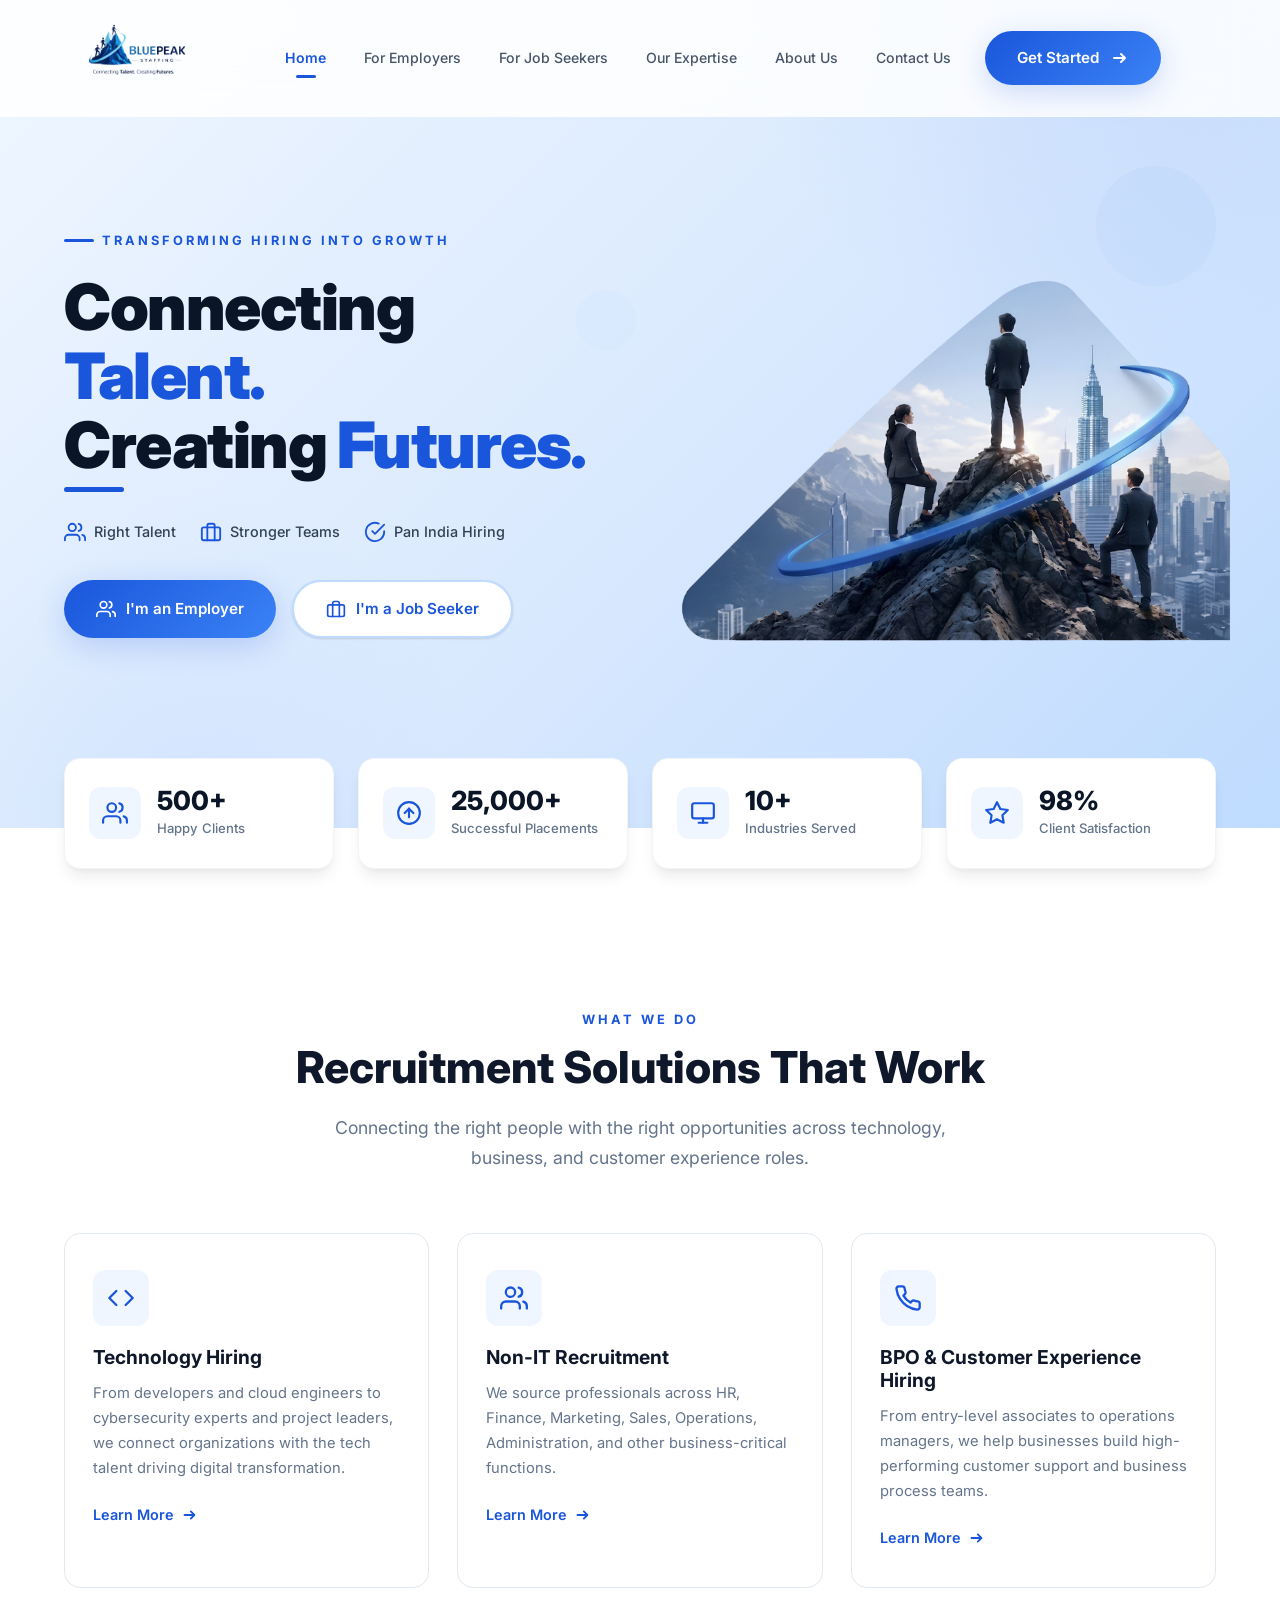
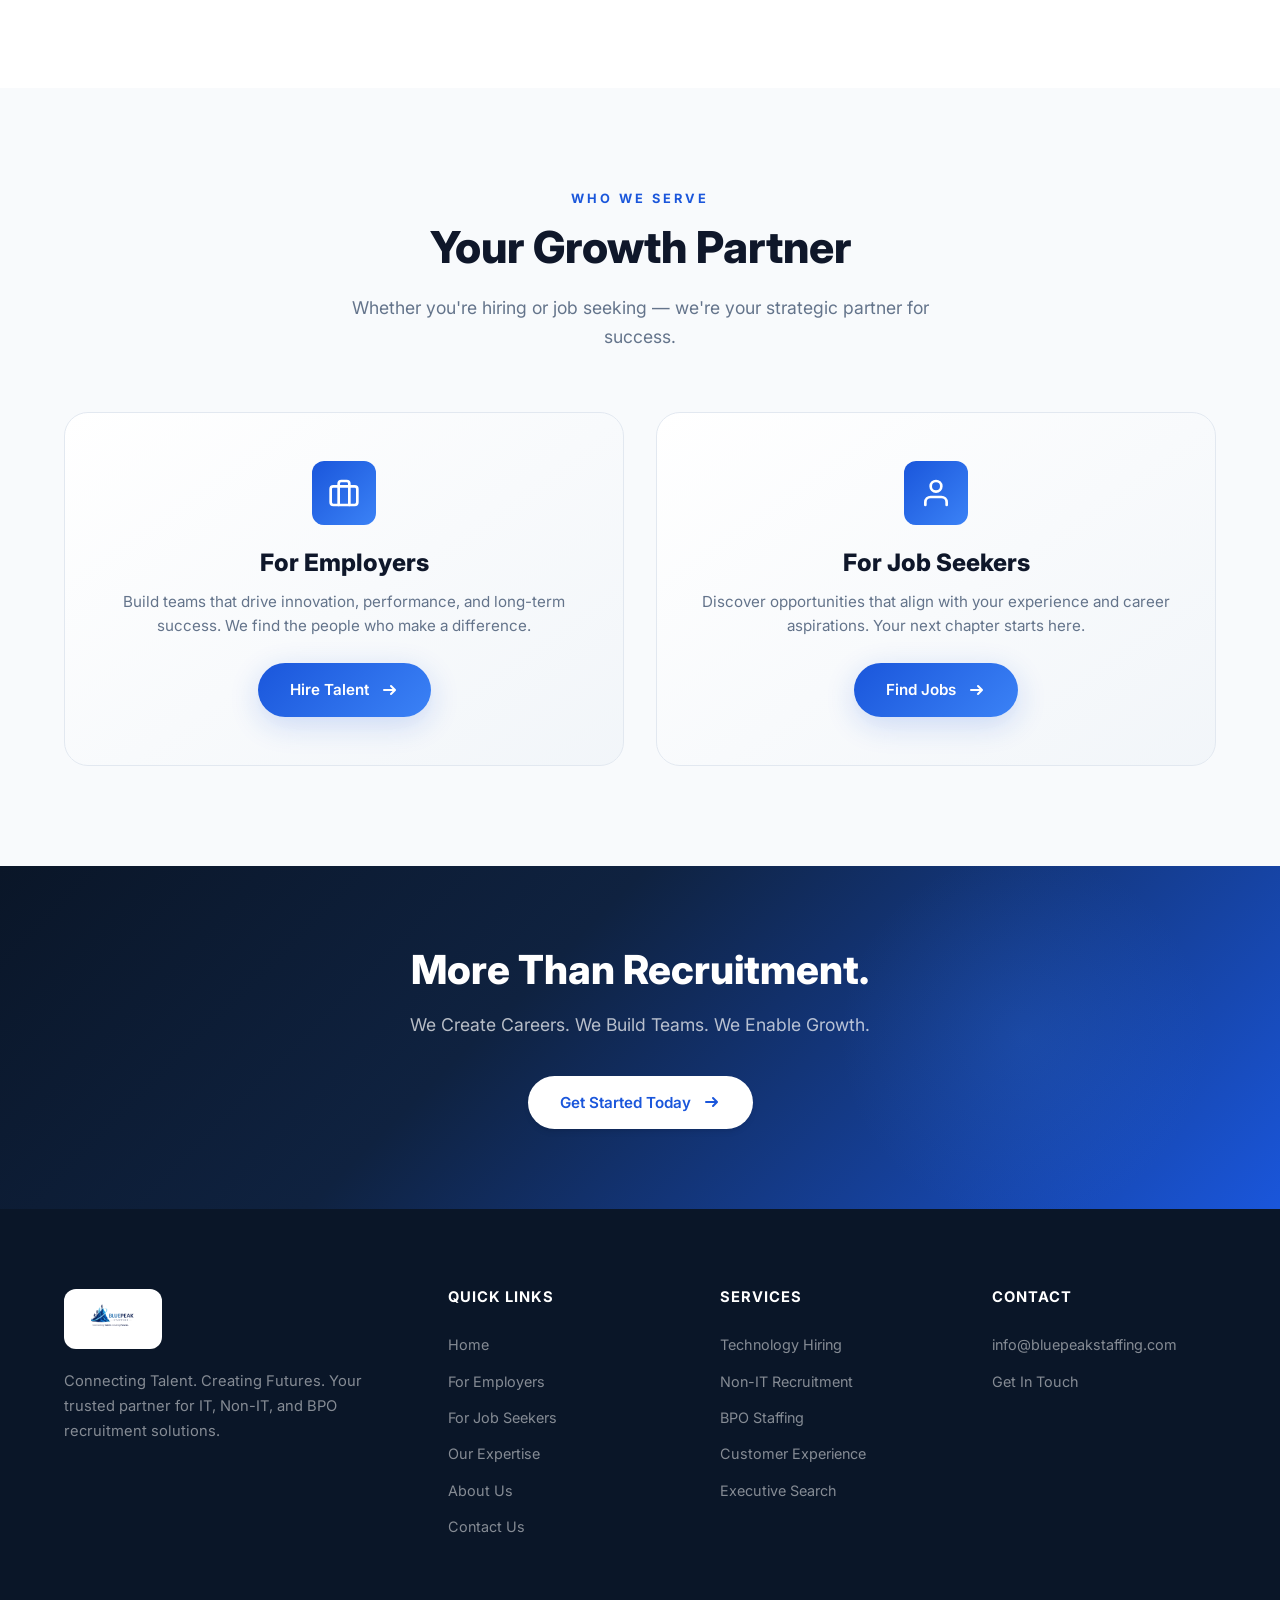
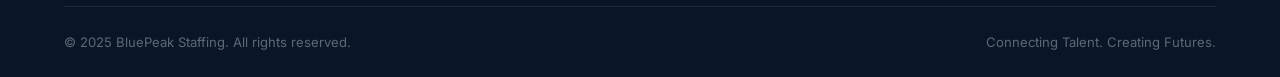
==== commit c7db6d6b: "hero section update" ====
--- a/index.html
+++ b/index.html
@@ -90,7 +90,7 @@
                 <path d="M22 11.08V12a10 10 0 1 1-5.93-9.14" />
                 <polyline points="22 4 12 14.01 9 11.01" />
               </svg>
-              Better Tomorrow
+              Pan India Hiring
             </div>
           </div>
 
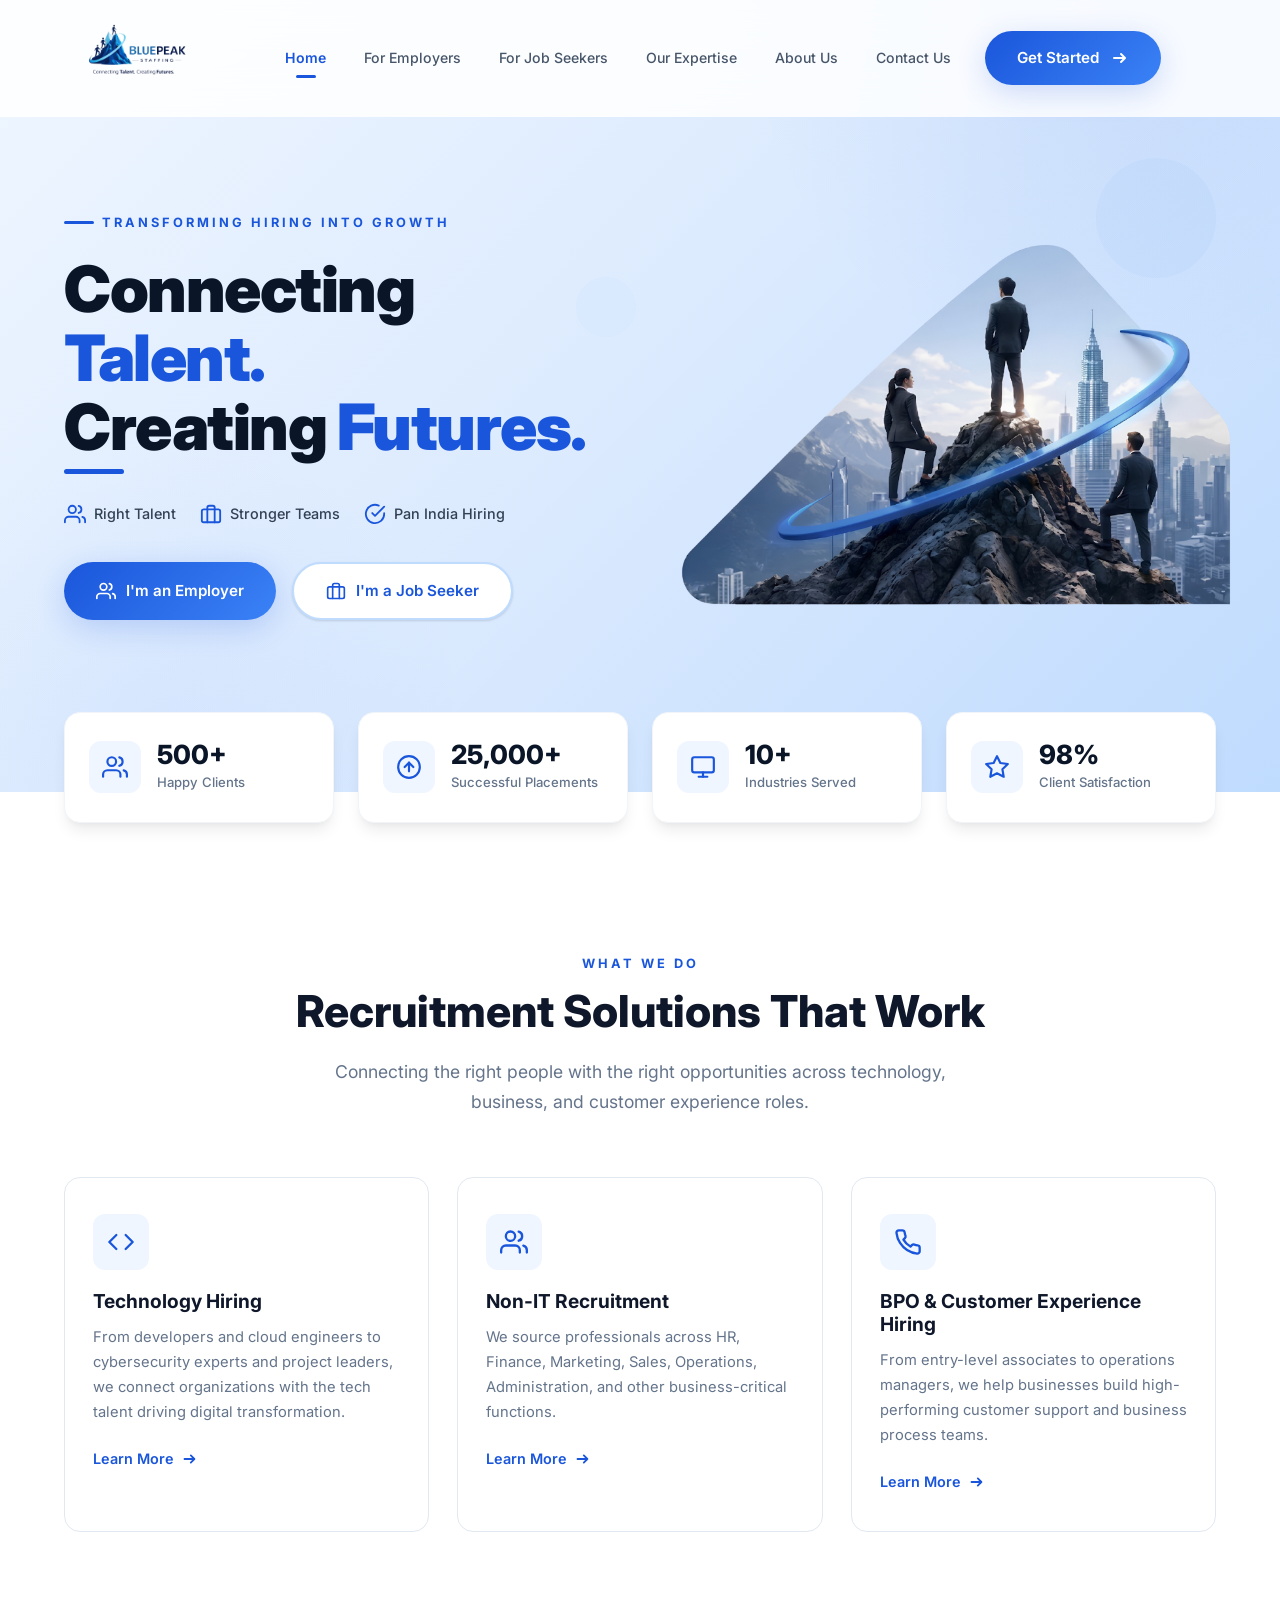
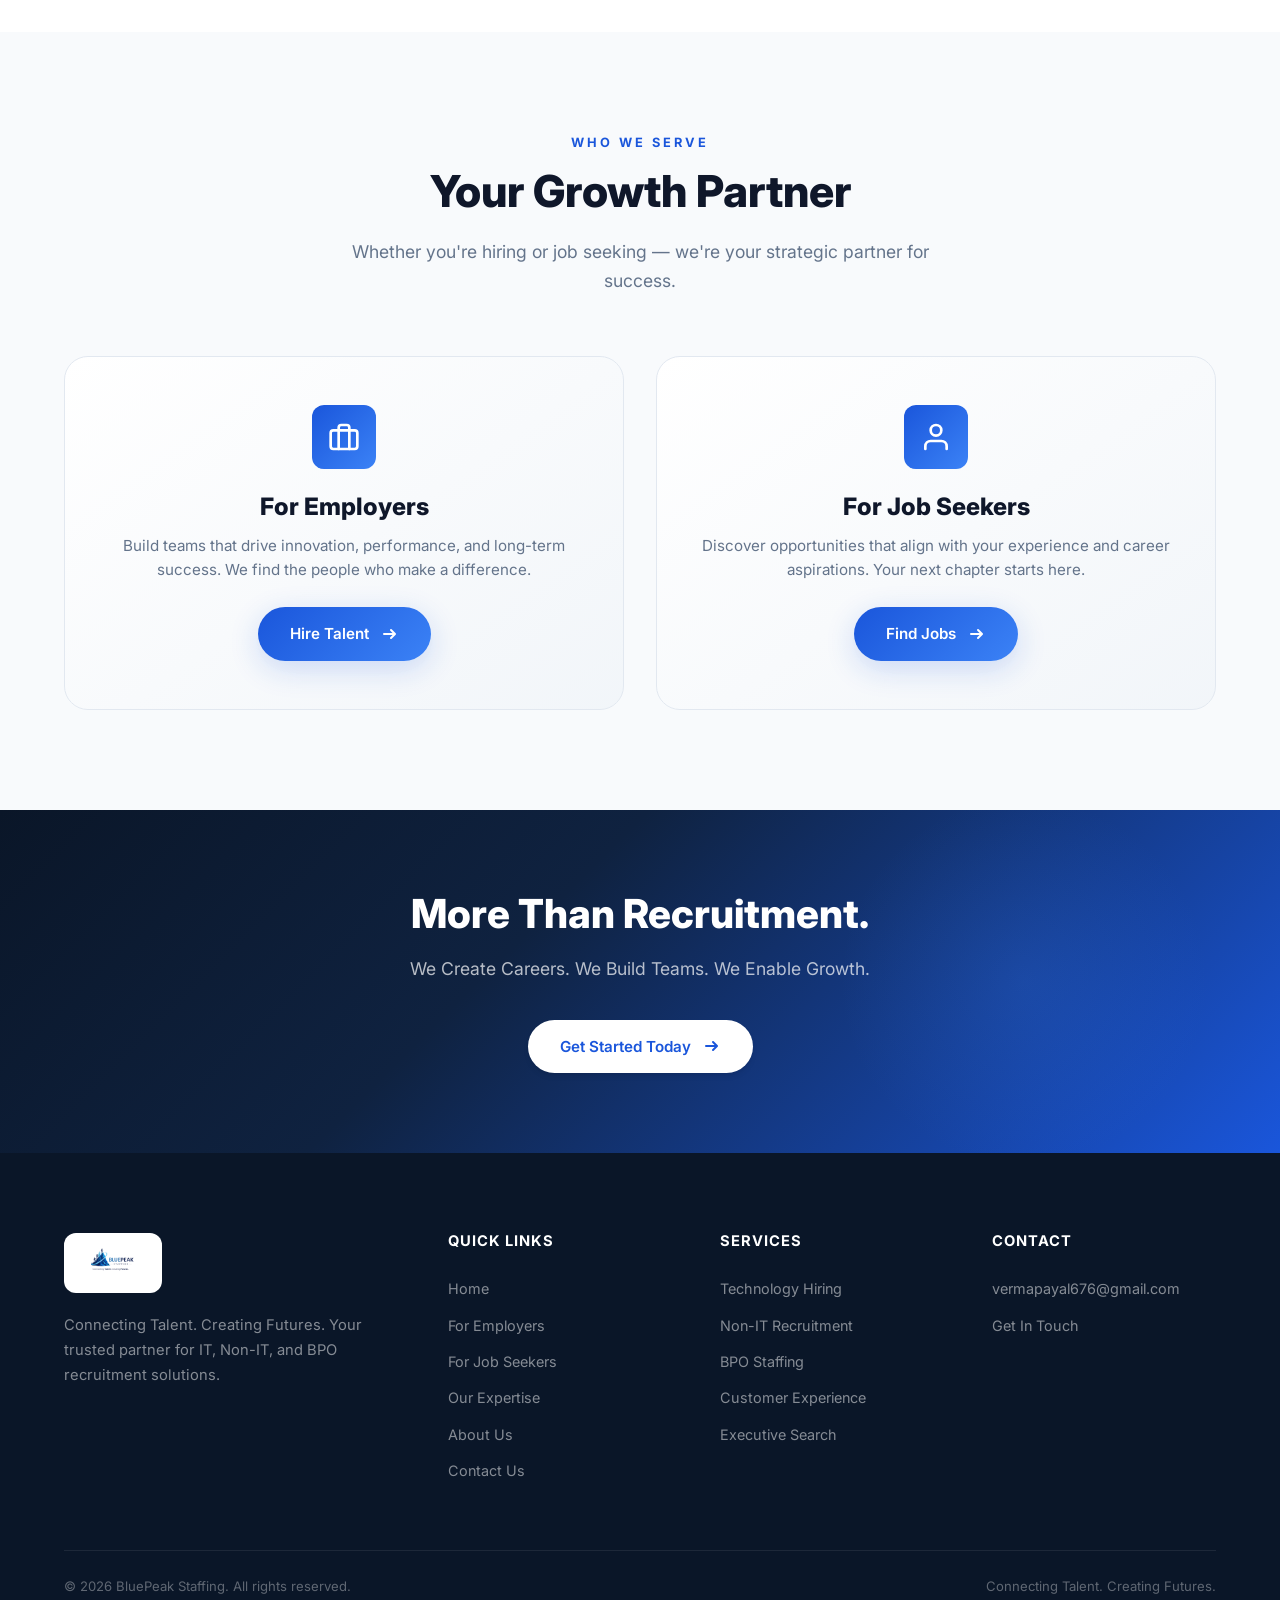
==== commit fefb34a3: "email update" ====
--- a/index.html
+++ b/index.html
@@ -269,7 +269,7 @@
 
 
   <!-- Dual CTA Section -->
-  <section class="section" style="background: var(--gray-50);">
+  <section class="section section-alt">
     <div class="container">
       <div class="section-header animate-on-scroll">
         <span class="section-label">Who We Serve</span>
@@ -279,8 +279,7 @@
 
       <div class="cta-dual">
         <div class="cta-dual-card animate-on-scroll">
-          <div
-            style="width:64px;height:64px;border-radius:var(--radius-md);background:var(--gradient-blue);display:flex;align-items:center;justify-content:center;margin:0 auto 24px;">
+          <div class="cta-icon-box">
             <svg width="32" height="32" viewBox="0 0 24 24" fill="none" stroke="white" stroke-width="2"
               stroke-linecap="round" stroke-linejoin="round">
               <rect x="2" y="7" width="20" height="14" rx="2" ry="2" />
@@ -300,8 +299,7 @@
         </div>
 
         <div class="cta-dual-card animate-on-scroll delay-1">
-          <div
-            style="width:64px;height:64px;border-radius:var(--radius-md);background:var(--gradient-blue);display:flex;align-items:center;justify-content:center;margin:0 auto 24px;">
+          <div class="cta-icon-box">
             <svg width="32" height="32" viewBox="0 0 24 24" fill="none" stroke="white" stroke-width="2"
               stroke-linecap="round" stroke-linejoin="round">
               <path d="M20 21v-2a4 4 0 0 0-4-4H8a4 4 0 0 0-4 4v2" />
@@ -330,7 +328,7 @@
       <div class="cta-content animate-on-scroll">
         <h2 class="cta-title">More Than Recruitment.</h2>
         <p class="cta-text">We Create Careers. We Build Teams. We Enable Growth.</p>
-        <div class="btn-group" style="justify-content: center;">
+        <div class="btn-group btn-group-center">
           <a href="contact.html" class="btn btn-white">
             Get Started Today
             <svg class="btn-icon" viewBox="0 0 20 20" fill="none" stroke="currentColor" stroke-width="2"
@@ -377,13 +375,13 @@
 
         <div class="footer-col">
           <h4>Contact</h4>
-          <a href="mailto:info@bluepeakstaffing.com">info@bluepeakstaffing.com</a>
+          <a href="mailto:vermapayal676@gmail.com">vermapayal676@gmail.com</a>
           <a href="contact.html">Get In Touch</a>
         </div>
       </div>
 
       <div class="footer-bottom">
-        <p>&copy; 2025 BluePeak Staffing. All rights reserved.</p>
+        <p>&copy; 2026 BluePeak Staffing. All rights reserved.</p>
         <p>Connecting Talent. Creating Futures.</p>
       </div>
     </div>
--- a/styles.css
+++ b/styles.css
@@ -299,8 +299,8 @@
   padding: 8px 0;
   transition: all var(--transition-base);
   background: rgba(255, 255, 255, 0.85);
+  -webkit-backdrop-filter: blur(20px);
   backdrop-filter: blur(20px);
-  -webkit-backdrop-filter: blur(20px);
   border-bottom: 1px solid transparent;
 }
 
@@ -427,7 +427,7 @@
 
 .hero {
   position: relative;
-  min-height: 92vh;
+  min-height: 88vh;
   display: flex;
   align-items: stretch;
   padding-top: 100px;
@@ -706,8 +706,8 @@
 .stats-bar {
   position: relative;
   z-index: 10;
-  margin-top: -70px;
-  padding: 0 0 40px;
+  margin-top: -80px;
+  padding: 0 0 30px;
 }
 
 .stats-grid {
@@ -1060,6 +1060,7 @@
 
 .cta-dual-card {
   background: var(--gradient-card);
+  -webkit-backdrop-filter: blur(10px);
   backdrop-filter: blur(10px);
   border: 1px solid var(--gray-200);
   border-radius: var(--radius-xl);
@@ -1655,7 +1656,7 @@
   }
 
   .hero {
-    min-height: auto;
+    min-height: initial;
     padding-top: 120px;
     padding-bottom: 0;
   }
@@ -1808,3 +1809,86 @@
     padding: 20px;
   }
 }
+
+/* Utility classes extracted from inline styles */
+.section-alt {
+  background: var(--gray-50);
+}
+
+.btn-group-center {
+  justify-content: center;
+}
+
+.contact-email-cta-divider {
+  margin-top: 32px;
+  padding-top: 24px;
+  border-top: 1px solid var(--gray-200);
+}
+
+.contact-email-btn-full {
+  width: 100%;
+  justify-content: center;
+}
+
+.contact-icon-box-employer {
+  width: 56px;
+  height: 56px;
+  border-radius: var(--radius-md);
+  background: rgba(255, 255, 255, 0.15);
+  display: flex;
+  align-items: center;
+  justify-content: center;
+  margin: 0 auto 20px;
+}
+
+.contact-icon-box-seeker {
+  width: 56px;
+  height: 56px;
+  border-radius: var(--radius-md);
+  background: var(--blue-50);
+  display: flex;
+  align-items: center;
+  justify-content: center;
+  margin: 0 auto 20px;
+}
+
+.service-card-centered {
+  text-align: center;
+}
+
+.service-icon-centered {
+  margin: 0 auto 20px;
+}
+
+.step-number {
+  width: 40px;
+  height: 40px;
+  border-radius: 50%;
+  background: var(--gradient-blue);
+  color: white;
+  display: flex;
+  align-items: center;
+  justify-content: center;
+  font-weight: 800;
+  font-size: 1.1rem;
+  margin: 0 auto 16px;
+}
+
+.cta-icon-box {
+  width: 64px;
+  height: 64px;
+  border-radius: var(--radius-md);
+  background: var(--gradient-blue);
+  display: flex;
+  align-items: center;
+  justify-content: center;
+  margin: 0 auto 24px;
+}
+
+.expertise-visual-box-nonit {
+  background: linear-gradient(135deg, #0f2240 0%, #1a56db 100%);
+}
+
+.expertise-visual-box-bpo {
+  background: linear-gradient(135deg, #1e3a5f 0%, #3b82f6 100%);
+}
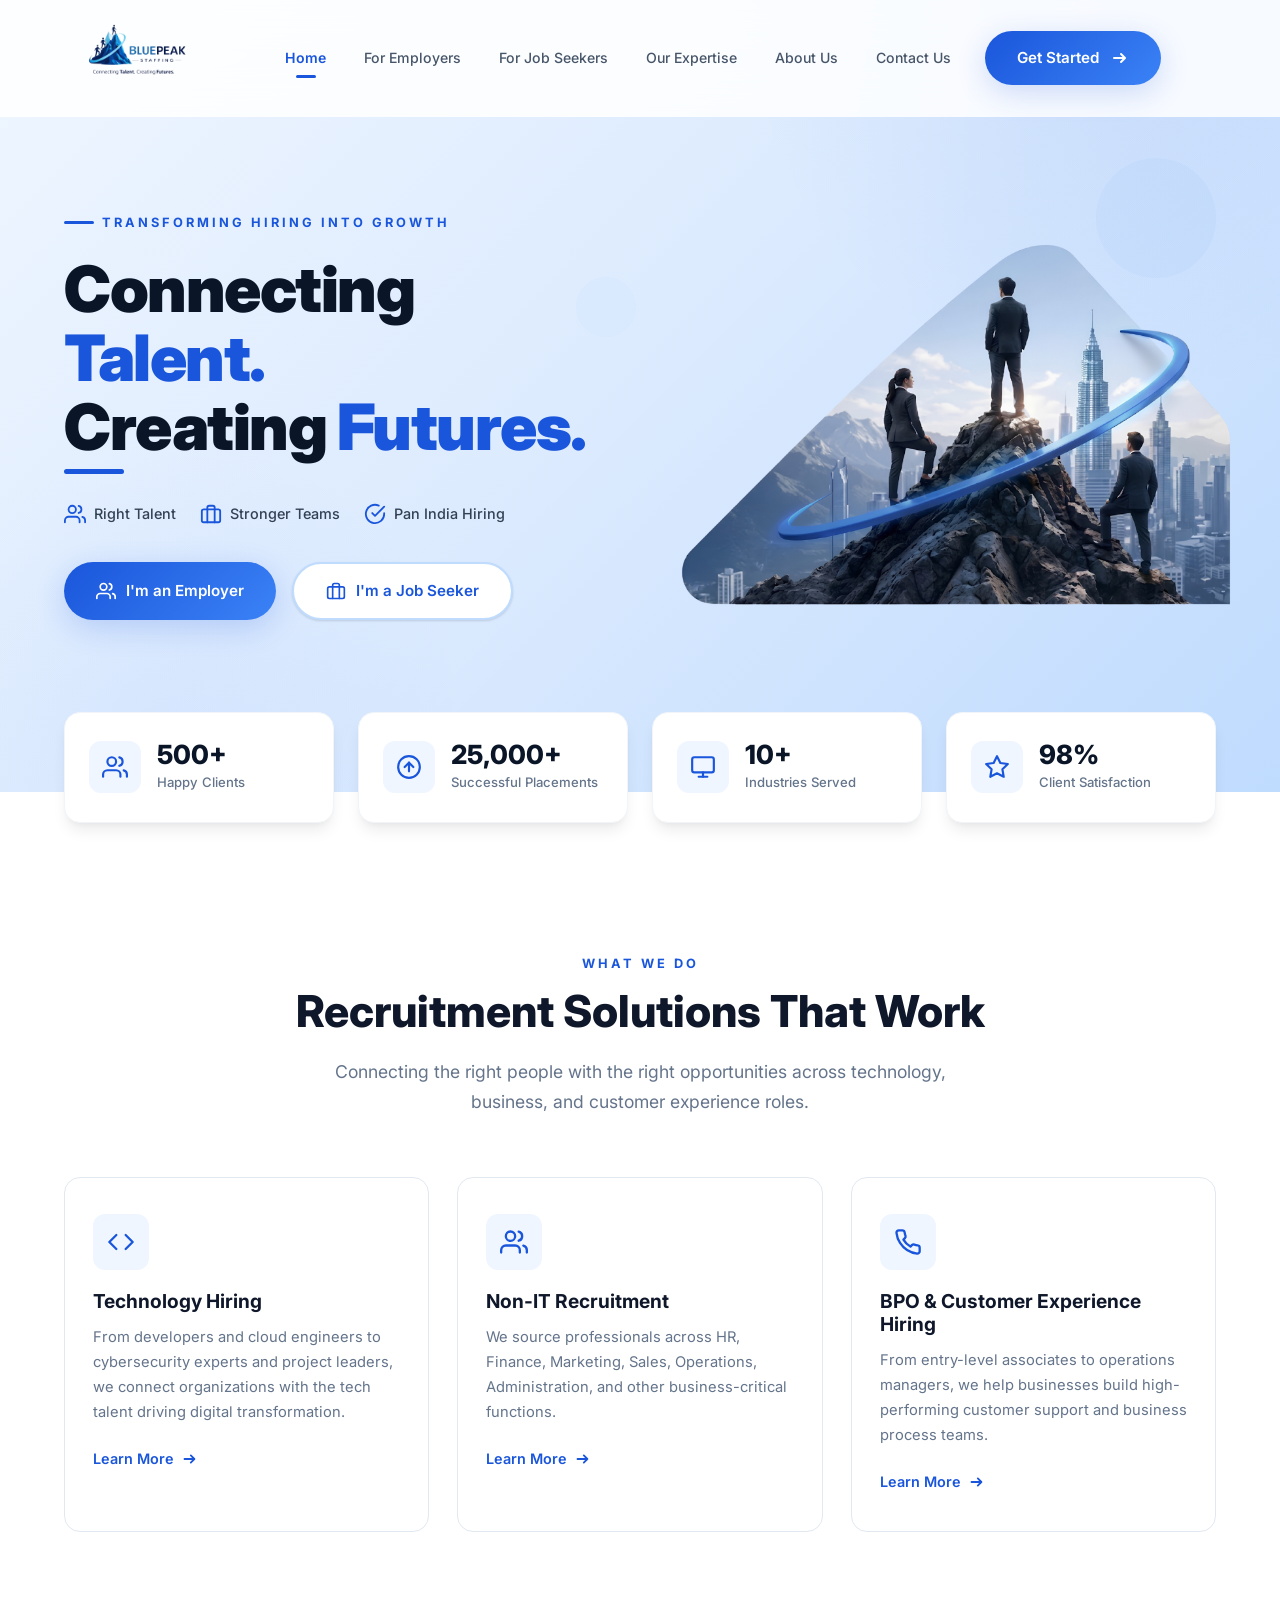
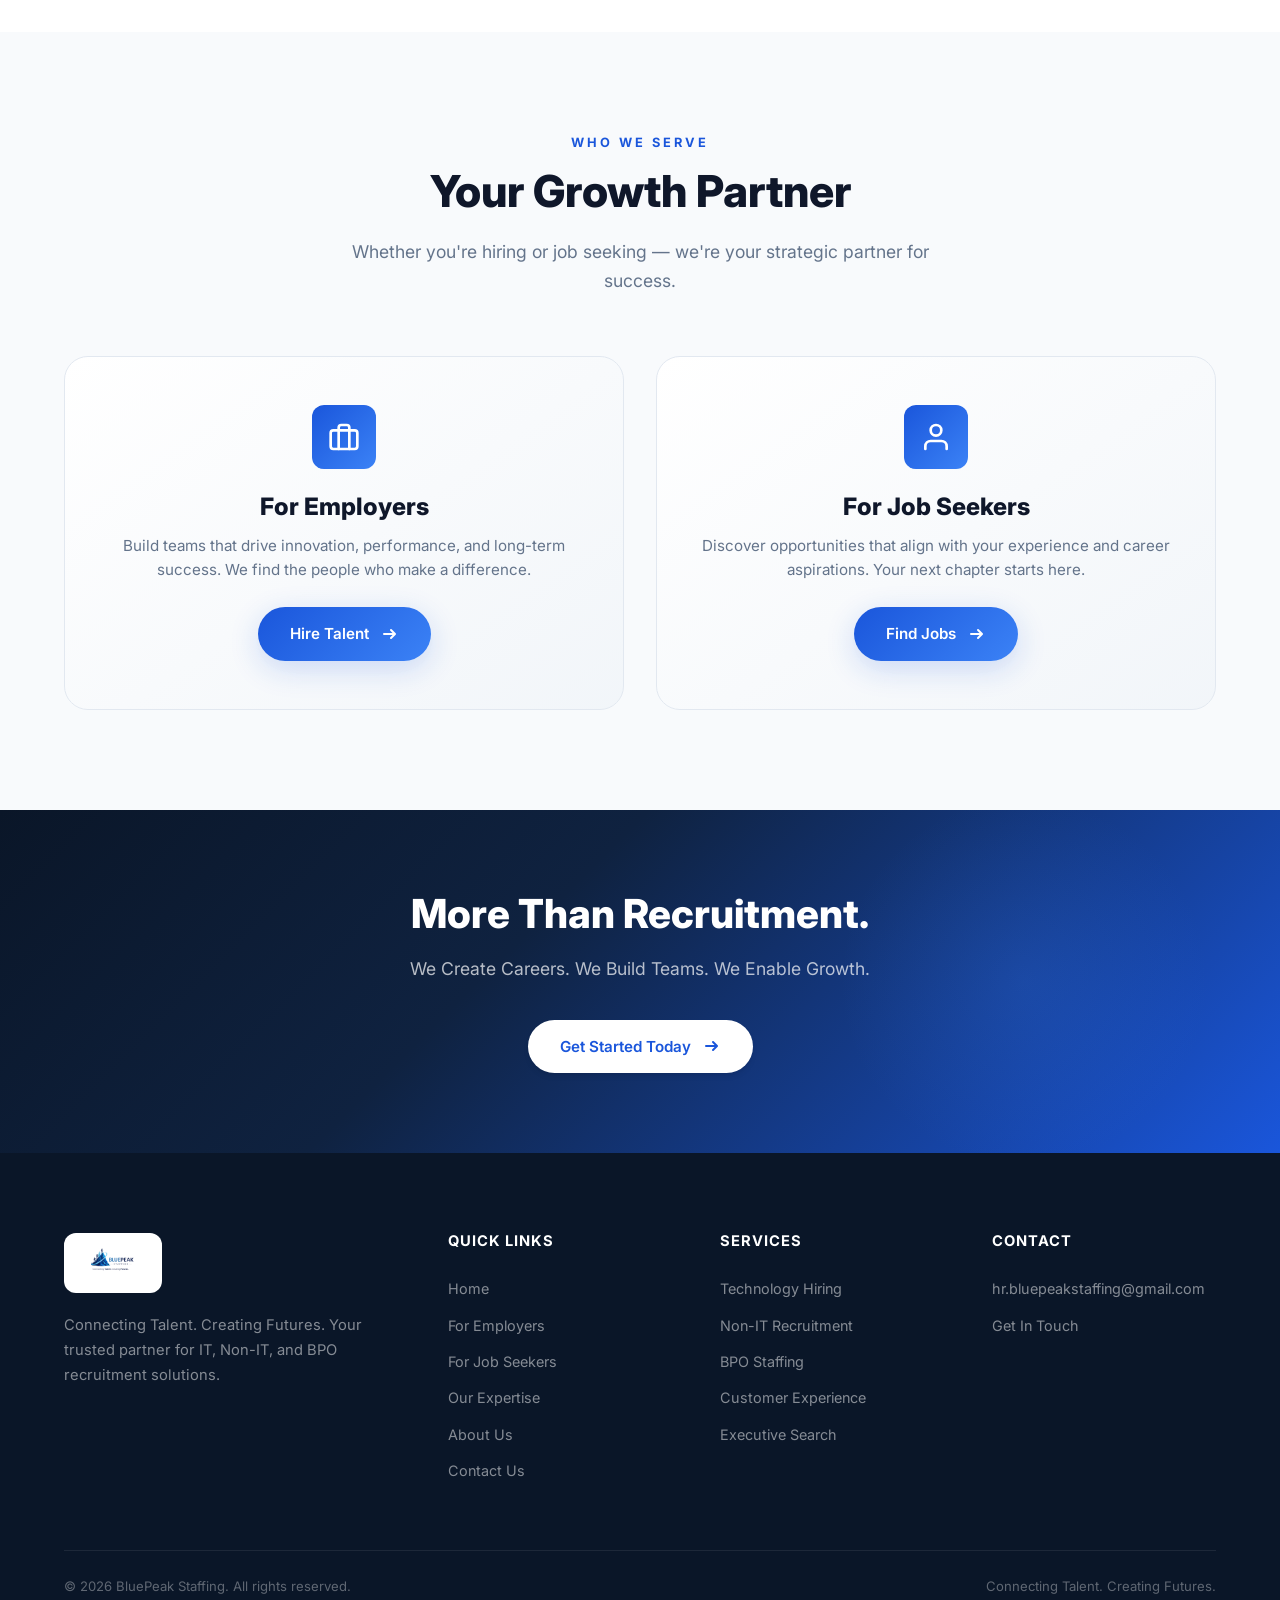
==== commit 79755a2c: "email update" ====
--- a/index.html
+++ b/index.html
@@ -375,7 +375,7 @@
 
         <div class="footer-col">
           <h4>Contact</h4>
-          <a href="mailto:vermapayal676@gmail.com">vermapayal676@gmail.com</a>
+          <a href="mailto:hr.bluepeakstaffing@gmail.com">hr.bluepeakstaffing@gmail.com</a>
           <a href="contact.html">Get In Touch</a>
         </div>
       </div>
